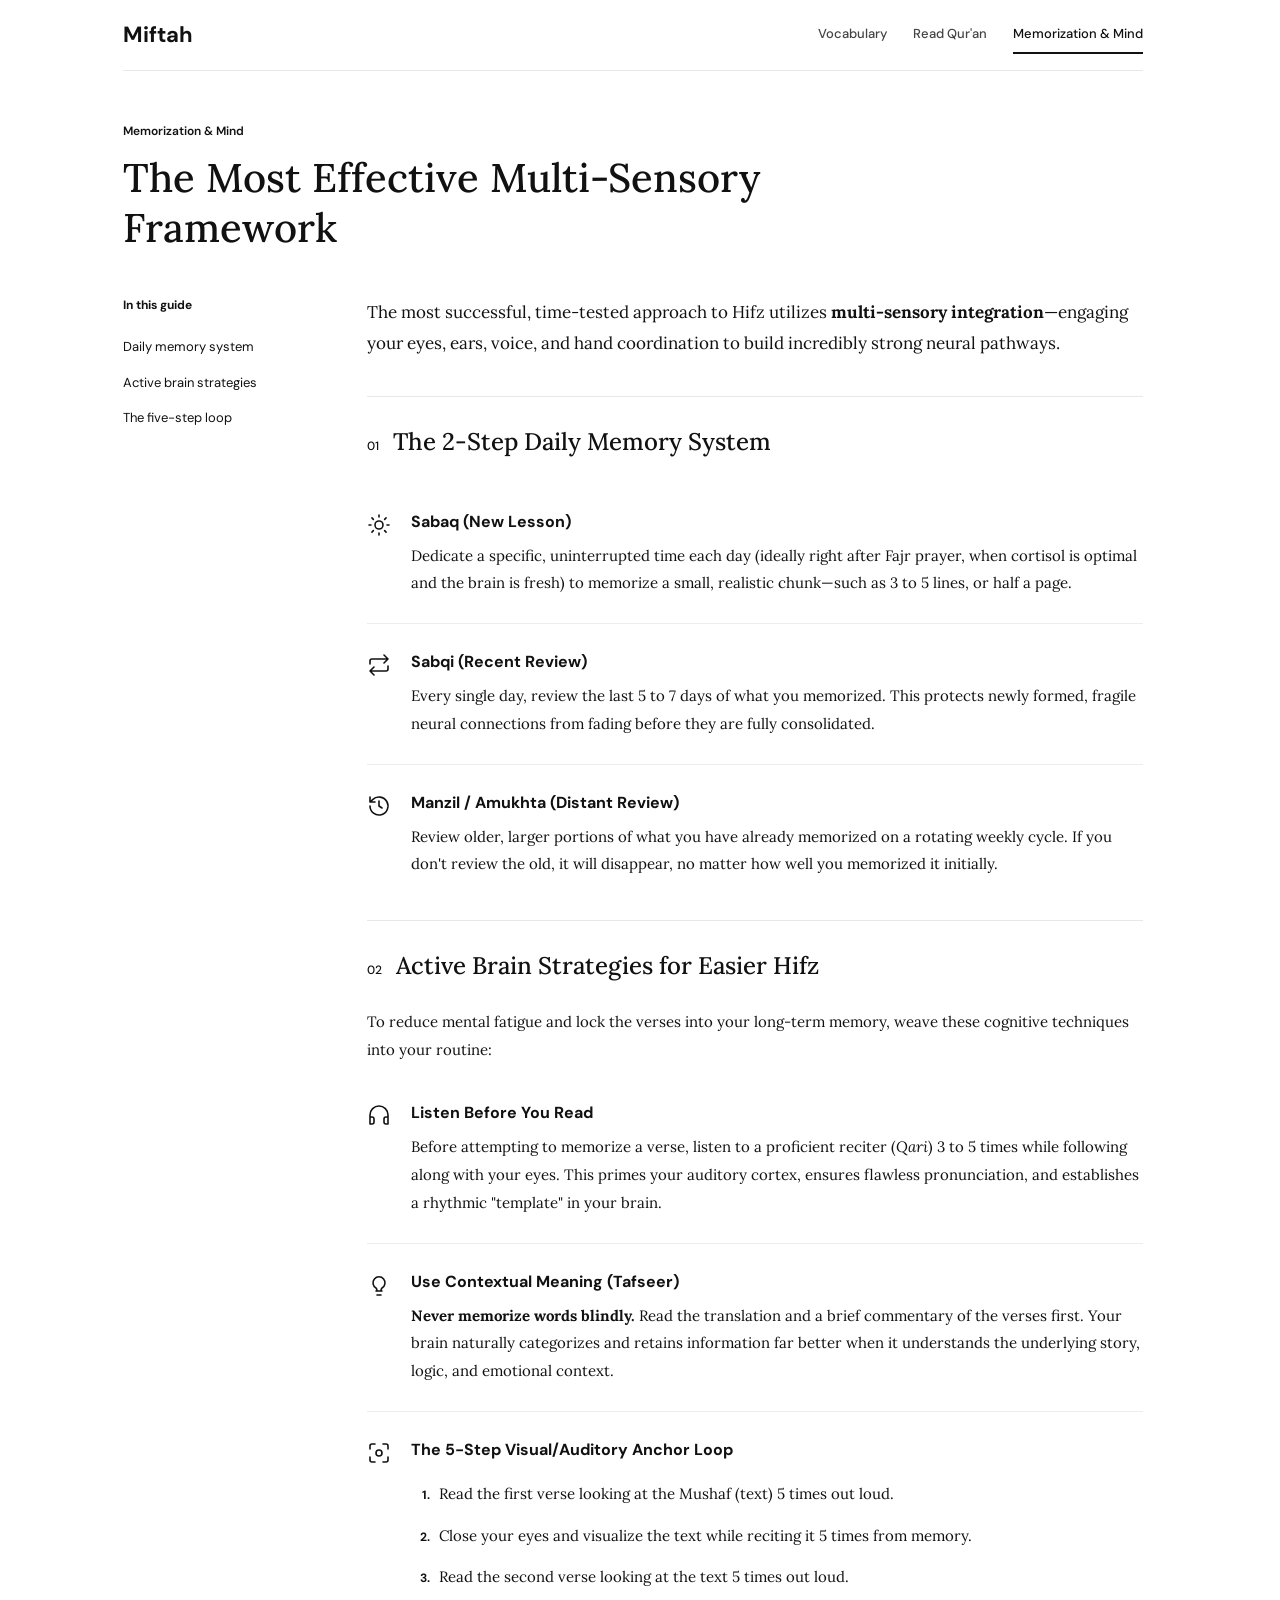
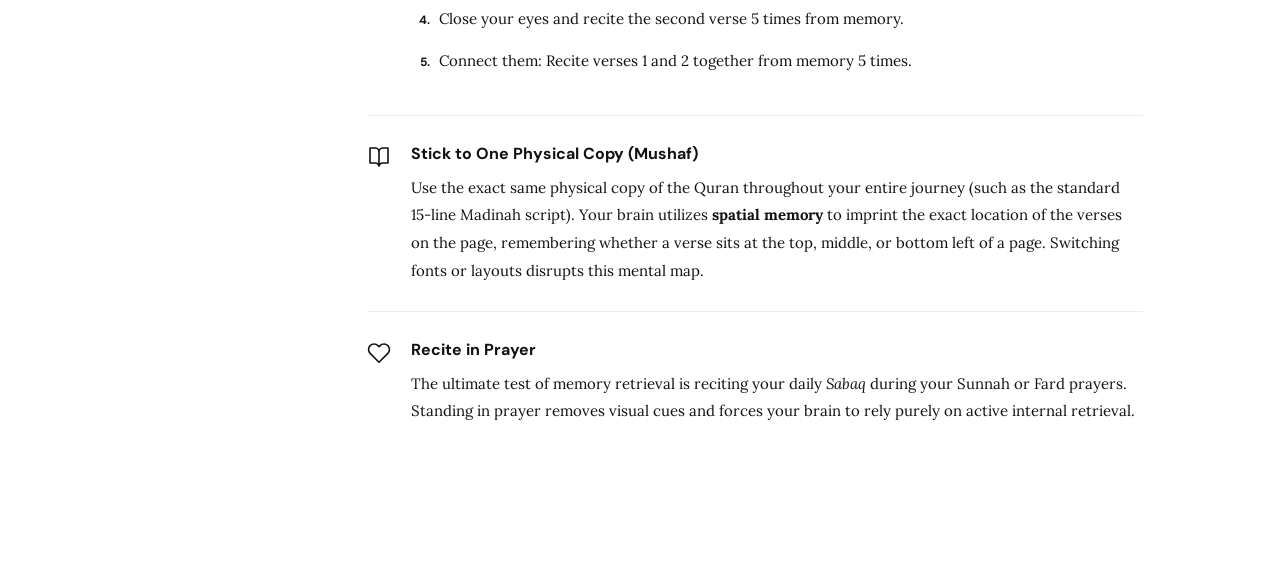
==== memorization.html @ b95bdb20 "Add files via upload" ====
<!DOCTYPE html>
<html lang="en">
<head>
<meta charset="UTF-8">
<meta name="viewport" content="width=device-width, initial-scale=1.0">
<title>Memorization &amp; Mind | Miftah</title>
<link rel="preconnect" href="https://fonts.googleapis.com">
<link rel="preconnect" href="https://fonts.gstatic.com" crossorigin>
<link href="https://fonts.googleapis.com/css2?family=DM+Sans:wght@400;500;600;700&family=Lora:wght@400;500;600;700&display=swap" rel="stylesheet">
<link rel="icon" type="image/svg+xml" href="images/favicon.svg">
<link rel="stylesheet" href="styles.css">
</head>
<body class="memorization-page">
<svg class="guide-icon-definitions" xmlns="http://www.w3.org/2000/svg" aria-hidden="true">
  <symbol id="icon-book" viewBox="0 0 24 24"><path d="M12 7v14m-9-3V3h5a4 4 0 0 1 4 4 4 4 0 0 1 4-4h5v15h-5a4 4 0 0 0-4 3 4 4 0 0 0-4-3Z"/></symbol>
  <symbol id="icon-sun" viewBox="0 0 24 24"><circle cx="12" cy="12" r="4"/><path d="M12 2v2m0 16v2M2 12h2m16 0h2M4.93 4.93l1.42 1.42m11.3 11.3 1.42 1.42m0-14.14-1.42 1.42m-11.3 11.3-1.42 1.42"/></symbol>
  <symbol id="icon-repeat" viewBox="0 0 24 24"><path d="m17 2 4 4-4 4M3 11V8a2 2 0 0 1 2-2h16M7 22l-4-4 4-4m14-1v3a2 2 0 0 1-2 2H3"/></symbol>
  <symbol id="icon-history" viewBox="0 0 24 24"><path d="M3 12a9 9 0 1 0 2.64-6.36L3 8m0-5v5h5m4-1v5l3 2"/></symbol>
  <symbol id="icon-headphones" viewBox="0 0 24 24"><path d="M3 14v-3a9 9 0 0 1 18 0v3M5 13H3v7h2a2 2 0 0 0 2-2v-3a2 2 0 0 0-2-2Zm14 0h2v7h-2a2 2 0 0 1-2-2v-3a2 2 0 0 1 2-2Z"/></symbol>
  <symbol id="icon-lightbulb" viewBox="0 0 24 24"><path d="M9 18h6m-5 4h4m-5-7a6 6 0 1 1 6 0c-.8.6-1 1.2-1 3h-4c0-1.8-.2-2.4-1-3Z"/></symbol>
  <symbol id="icon-focus" viewBox="0 0 24 24"><path d="M8 3H5a2 2 0 0 0-2 2v3m13-5h3a2 2 0 0 1 2 2v3M3 16v3a2 2 0 0 0 2 2h3m8 0h3a2 2 0 0 0 2-2v-3"/><circle cx="12" cy="12" r="3"/></symbol>
  <symbol id="icon-heart" viewBox="0 0 24 24"><path d="M20.84 4.61a5.5 5.5 0 0 0-7.78 0L12 5.67l-1.06-1.06a5.5 5.5 0 0 0-7.78 7.78L12 21.23l8.84-8.84a5.5 5.5 0 0 0 0-7.78Z"/></symbol>
  <symbol id="icon-arrow" viewBox="0 0 24 24"><path d="m12 19-7-7 7-7m-7 7h14"/></symbol>
</svg>
<div class="guide-shell">
	<header class="app-header">
		<a class="app-brand" href="index.html">Miftah</a>
		<nav class="app-nav" aria-label="Main navigation">
			<a href="index.html">Vocabulary</a>
			<a href="read.html">Read Qur'an</a>
			<a href="memorization.html" aria-current="page">Memorization &amp; Mind</a>
		</nav>
	</header>
<main class="guide-page">
	<div class="workspace-heading">
		<p class="guide-eyebrow">Memorization &amp; Mind</p>
		<h1>The Most Effective Multi-Sensory Framework</h1>
	</div>
	<div class="guide-layout">
	<aside class="guide-sidebar">
		<nav aria-label="On this page">
			<p>In this guide</p>
			<a href="#daily-memory-system">Daily memory system</a>
			<a href="#brain-strategies">Active brain strategies</a>
			<a href="#anchor-loop">The five-step loop</a>
		</nav>
	</aside>
	<article class="memory-guide-content">
		<p class="guide-intro">The most successful, time-tested approach to Hifz utilizes <strong>multi-sensory integration</strong>&mdash;engaging your eyes, ears, voice, and hand coordination to build incredibly strong neural pathways.</p>

		<section aria-labelledby="daily-memory-system">
			<h2 id="daily-memory-system"><span class="guide-section-number">01</span>The 2-Step Daily Memory System</h2>
			<ul class="memory-steps guide-practices">
				<li><svg class="guide-icon" aria-hidden="true"><use href="#icon-sun"/></svg><strong>Sabaq (New Lesson)</strong> Dedicate a specific, uninterrupted time each day (ideally right after Fajr prayer, when cortisol is optimal and the brain is fresh) to memorize a small, realistic chunk&mdash;such as 3 to 5 lines, or half a page.</li>
				<li><svg class="guide-icon" aria-hidden="true"><use href="#icon-repeat"/></svg><strong>Sabqi (Recent Review)</strong> Every single day, review the last 5 to 7 days of what you memorized. This protects newly formed, fragile neural connections from fading before they are fully consolidated.</li>
				<li><svg class="guide-icon" aria-hidden="true"><use href="#icon-history"/></svg><strong>Manzil / Amukhta (Distant Review)</strong> Review older, larger portions of what you have already memorized on a rotating weekly cycle. If you don't review the old, it will disappear, no matter how well you memorized it initially.</li>
			</ul>
		</section>

		<section aria-labelledby="brain-strategies">
			<h2 id="brain-strategies"><span class="guide-section-number">02</span>Active Brain Strategies for Easier Hifz</h2>
			<p>To reduce mental fatigue and lock the verses into your long-term memory, weave these cognitive techniques into your routine:</p>
			<ul class="memory-steps guide-practices">
				<li><svg class="guide-icon" aria-hidden="true"><use href="#icon-headphones"/></svg><strong>Listen Before You Read</strong> Before attempting to memorize a verse, listen to a proficient reciter (<em>Qari</em>) 3 to 5 times while following along with your eyes. This primes your auditory cortex, ensures flawless pronunciation, and establishes a rhythmic "template" in your brain.</li>
				<li><svg class="guide-icon" aria-hidden="true"><use href="#icon-lightbulb"/></svg><strong>Use Contextual Meaning (Tafseer)</strong> <strong>Never memorize words blindly.</strong> Read the translation and a brief commentary of the verses first. Your brain naturally categorizes and retains information far better when it understands the underlying story, logic, and emotional context.</li>
				<li id="anchor-loop">
					<svg class="guide-icon" aria-hidden="true"><use href="#icon-focus"/></svg>
					<strong>The 5-Step Visual/Auditory Anchor Loop</strong>
					<ol class="memory-steps">
						<li>Read the first verse looking at the Mushaf (text) 5 times out loud.</li>
						<li>Close your eyes and visualize the text while reciting it 5 times from memory.</li>
						<li>Read the second verse looking at the text 5 times out loud.</li>
						<li>Close your eyes and recite the second verse 5 times from memory.</li>
						<li>Connect them: Recite verses 1 and 2 together from memory 5 times.</li>
					</ol>
				</li>
				<li><svg class="guide-icon" aria-hidden="true"><use href="#icon-book"/></svg><strong>Stick to One Physical Copy (Mushaf)</strong> Use the exact same physical copy of the Quran throughout your entire journey (such as the standard 15-line Madinah script). Your brain utilizes <strong>spatial memory</strong> to imprint the exact location of the verses on the page, remembering whether a verse sits at the top, middle, or bottom left of a page. Switching fonts or layouts disrupts this mental map.</li>
				<li><svg class="guide-icon" aria-hidden="true"><use href="#icon-heart"/></svg><strong>Recite in Prayer</strong> The ultimate test of memory retrieval is reciting your daily <em>Sabaq</em> during your Sunnah or Fard prayers. Standing in prayer removes visual cues and forces your brain to rely purely on active internal retrieval.</li>
			</ul>
		</section>
	</article>
	</div>
</main>
</div>
</body>
</html>
---- styles.css ----
:root{
  --bg-deep:#0b2830;
  --bg-deeper:#071c22;
  --bg-panel:#0f3540;
  --bg-panel-2:#123f4c;
  --gold:#c9a227;
  --gold-light:#e8cf7a;
  --gold-dim:#8a721f;
  --ivory:#f3ead4;
  --ivory-dim:#cabf9e;
  --maroon:#9a4436;
  --teal:#3a9188;
  --ok:#5fae74;
  --bad:#b25550;
  --shadow:rgba(0,0,0,0.45);
  --radius-card:26px;
}

*{box-sizing:border-box;}
html,body{margin:0;padding:0;}
html{scrollbar-gutter:stable;}

body{
  min-height:100vh;
  background:
    radial-gradient(circle at 20% 10%, rgba(58,145,136,0.18), transparent 45%),
    radial-gradient(circle at 85% 85%, rgba(201,162,39,0.10), transparent 50%),
    var(--bg-deep);
  background-color:var(--bg-deep);
  font-family:'Lora', Georgia, serif;
  color:var(--ivory);
  overflow-x:hidden;
  position:relative;
}

body::before{
  content:"";
  position:fixed;
  inset:0;
  pointer-events:none;
  opacity:0.05;
  background-image:
    repeating-linear-gradient(45deg, var(--gold) 0 1px, transparent 1px 46px),
    repeating-linear-gradient(-45deg, var(--gold) 0 1px, transparent 1px 46px);
  background-size:46px 46px;
  animation: driftPattern 90s linear infinite;
  z-index:0;
}
@keyframes driftPattern{
  from{ background-position:0 0, 0 0; }
  to{ background-position:600px 600px, -600px 600px; }
}

.wrap{
  position:relative;
  z-index:1;
  max-width:760px;
  margin:0 auto;
  padding:34px 20px 70px;
}
.mobile-menu-bar{ display:none; }
.mobile-menu-toggle{ display:none; }

.site-header{
  display:flex;
  flex-wrap:wrap;
  align-items:center;
  justify-content:space-between;
  gap:12px 24px;
  margin-bottom:28px;
  padding:0 0 16px;
  border-bottom:1px solid rgba(201,162,39,0.25);
  text-align:left;
  opacity:1;
  animation:none;
}
.site-brand{
  font-family:'Amiri', serif;
  font-size:32px;
  line-height:1.2;
  color:var(--gold-light);
  text-decoration:none;
}
.feature-nav{ display:flex; flex-wrap:wrap; gap:4px 20px; }
.feature-nav a, .guide-contents a{
  padding:8px 0;
  font-family:'Inter', sans-serif;
  font-size:12px;
  line-height:1.5;
  color:var(--ivory-dim);
  text-decoration:none;
  border-bottom:2px solid transparent;
}
.feature-nav a[aria-current="page"]{ color:var(--gold-light); border-color:var(--gold); }
.feature-nav a:hover, .guide-contents a:hover{ color:var(--ivory); border-color:var(--teal); }
a:focus-visible, summary:focus-visible{
  outline:2px solid var(--gold-light);
  outline-offset:3px;
}
.workspace-heading{ margin:0 0 20px; text-align:left; }
.workspace-heading h1{ margin:0 0 4px; font-size:30px; letter-spacing:0; line-height:1.3; }
.workspace-heading .subhead{ font-size:15px; }
.study-options{ width:100%; }
.study-options summary{ color:var(--ivory-dim); font-size:13px; padding:8px 0; cursor:pointer; }
.study-options .sort-control{ margin:12px 0; }
.study-options .filter-group{ justify-content:flex-start; }
.guide-contents{ display:flex; flex-wrap:wrap; gap:0 20px; padding-bottom:16px; margin-bottom:24px; border-bottom:1px solid rgba(201,162,39,0.18); }
.memory-guide-content{
  padding:0 0 20px;
  font-size:15px;
  line-height:1.75;
  overflow-wrap:anywhere;
}
.memory-guide-content section{ padding:8px 0 16px; }
.memory-guide-content a, footer a{ color:var(--gold-light); text-underline-offset:4px; }
.memory-guide-content h2{
  margin:12px 0 16px;
  font-family:'Amiri', serif;
  font-size:24px;
  line-height:1.35;
  scroll-margin-top:24px;
}
.memory-guide-content h3{
  margin:24px 0 10px;
  color:var(--gold-light);
  font-size:17px;
  line-height:1.5;
}
.memory-guide-content p{ margin:0 0 12px; }
.memory-steps{ margin:0; padding-left:24px; }
.memory-steps li{ padding-left:4px; margin-bottom:14px; }
.memory-table-scroll{ max-width:100%; overflow-x:auto; }
.memory-table-scroll:focus-visible{ outline:2px solid var(--gold-light); outline-offset:3px; }
.memory-table{ width:100%; min-width:540px; border-collapse:collapse; font-size:14px; line-height:1.6; }
.memory-table caption{ text-align:left; color:var(--ivory-dim); padding:0 0 12px; }
.memory-table th, .memory-table td{ padding:12px; text-align:left; vertical-align:top; border-bottom:1px solid rgba(201,162,39,0.2); }
.memory-table thead th{ color:var(--gold-light); background:rgba(58,145,136,0.1); }
.memory-table tbody th{ font-weight:500; width:24%; }
.memory-guide-content .memory-guide-note{
  margin:18px 0 0;
  padding-left:14px;
  border-left:2px solid var(--teal);
  color:var(--ivory-dim);
  font-size:14px;
}

body.memorization-page{
  background:#fff;
  color:#111;
  font-family:'Lora', Georgia, serif;
}
.memorization-page::before{ display:none; }
.guide-icon-definitions{ position:absolute; width:0; height:0; overflow:hidden; }
.guide-shell{ max-width:1100px; margin:0 auto; padding:0 40px 80px; }
.guide-topbar{
  display:flex;
  justify-content:space-between;
  align-items:center;
  flex-wrap:wrap;
  gap:16px;
  padding:24px 0;
  border-bottom:1px solid #e8e8e8;
  font-family:'DM Sans', sans-serif;
}
.guide-topbar a{ color:#111; text-decoration:none; }
.guide-brand{ font-size:20px; font-weight:700; }
.guide-brand span{ font-size:13px; font-weight:400; margin-left:8px; }
.guide-back{ display:inline-flex; align-items:center; gap:8px; font-size:13px; padding:8px 0; }
.guide-topbar a:hover, .guide-sidebar a:hover{ text-decoration:underline; text-underline-offset:5px; }
.memorization-page a:focus-visible{ outline:2px solid #111; outline-offset:5px; }
.guide-icon{ width:24px; height:24px; flex:none; fill:none; stroke:currentColor; stroke-width:1.6; stroke-linecap:round; stroke-linejoin:round; }
.guide-back .guide-icon{ width:18px; height:18px; }
.memorization-page .workspace-heading{ max-width:770px; margin:52px 0 44px; }
.guide-title-icon{ width:40px; height:40px; margin-bottom:22px; }
.guide-eyebrow{ margin:0 0 14px; font-family:'DM Sans', sans-serif; font-size:12px; font-weight:600; }
.memorization-page .workspace-heading h1{ color:#111; font-family:'Lora', Georgia, serif; font-size:40px; font-weight:500; line-height:1.25; letter-spacing:0; }
.guide-layout{ display:grid; grid-template-columns:190px minmax(0,1fr); gap:54px; align-items:start; }
.guide-sidebar{ position:sticky; top:28px; font-family:'DM Sans', sans-serif; }
.guide-sidebar p{ margin:0 0 16px; font-size:12px; font-weight:700; }
.guide-sidebar a{ display:block; padding:8px 0; color:#111; font-size:13px; line-height:1.5; text-decoration:none; }
.memorization-page .memory-guide-content{ min-width:0; color:#111; font-size:15px; line-height:1.85; }
.memorization-page .guide-intro{ margin:0 0 36px; font-size:17px; line-height:1.85; }
.memorization-page .memory-guide-content section{ padding:28px 0 16px; border-top:1px solid #e8e8e8; }
.memorization-page .memory-guide-content h2{ display:flex; align-items:baseline; gap:14px; font-family:'Lora', Georgia, serif; font-size:24px; font-weight:500; line-height:1.45; margin:0 0 24px; color:#111; }
.guide-section-number{ font-family:'DM Sans', sans-serif; font-size:12px; font-weight:500; flex:none; }
.memorization-page .guide-practices{ list-style:none; padding:0; margin:0; }
.memorization-page .guide-practices > li{ position:relative; margin:0; padding:26px 0 26px 44px; border-bottom:1px solid #ededed; scroll-margin-top:24px; }
.memorization-page .guide-practices > li:last-child{ border-bottom:0; }
.guide-practices > li > .guide-icon{ position:absolute; left:0; top:29px; }
.guide-practices > li > strong:first-of-type{ display:block; margin-bottom:8px; font-family:'DM Sans', sans-serif; font-size:16px; font-weight:700; line-height:1.5; }
.memorization-page .guide-practices ol{ padding:0 0 0 22px; margin:18px 0 0; }
.memorization-page .guide-practices ol li{ padding-left:6px; margin-bottom:14px; }
.memorization-page .guide-practices ol li::marker{ font-family:'DM Sans', sans-serif; font-size:12px; font-weight:700; }
@media (max-width:760px){
  .guide-shell{ padding:0 22px 48px; }
  .guide-topbar{ padding:18px 0; }
  .guide-brand span{ display:none; }
  .memorization-page .workspace-heading{ margin:34px 0 28px; }
  .memorization-page .workspace-heading h1{ font-size:30px; }
  .guide-title-icon{ width:32px; height:32px; margin-bottom:16px; }
  .guide-layout{ grid-template-columns:minmax(0,1fr); gap:28px; }
  .guide-sidebar{ position:static; padding:0 0 20px; border-bottom:1px solid #e8e8e8; }
  .guide-sidebar nav{ display:flex; flex-wrap:wrap; gap:0 18px; }
  .guide-sidebar p{ width:100%; margin-bottom:6px; }
  .guide-sidebar a{ font-size:12px; }
  .memorization-page .guide-intro{ font-size:16px; margin-bottom:28px; }
  .memorization-page .memory-guide-content h2{ font-size:22px; gap:10px; }
  .memorization-page .guide-practices > li{ padding-left:36px; }
  .guide-practices > li > .guide-icon{ width:22px; height:22px; }
}

.reader-page-links{ display:flex; flex-wrap:wrap; gap:12px 24px; font-size:13px; }
.reader-page .workspace-heading{ margin:32px 0 28px; }
.reader-page .guide-title-icon{ margin-bottom:12px; }
.reader-toolbar{ display:flex; align-items:center; justify-content:space-between; flex-wrap:wrap; gap:12px; margin-bottom:18px; font-family:'DM Sans', sans-serif; }
.reader-page .read-parts{ justify-content:flex-start; margin:0; gap:4px; padding:0; border:0; border-radius:0; background:none; }
.reader-page .part-btn{ padding:10px 14px; border:1px solid #e5e5e5; border-radius:4px; background:#fff; color:#111; font-family:'DM Sans', sans-serif; font-size:13px; letter-spacing:0; box-shadow:none; }
.reader-page .part-btn.active{ color:#fff; background:#111; border-color:#111; }
.reader-page .part-btn:hover:not(.active){ background:#f4f4f4; border-color:#aaa; }
.reader-page .read-status{ padding:0; border:0; border-radius:0; color:#111; background:none; font-family:'DM Sans', sans-serif; font-size:12px; letter-spacing:0; }
.reader-page .read-scroll{ max-height:80vh; border:1px solid #e5e5e5; border-radius:4px; background:#fff; box-shadow:none; }
.reader-page .read-page{ background:#fff; }
.reader-page .read-loading{ background:#fff; color:#111; font-family:'DM Sans', sans-serif; }
.reader-page .read-nav{ justify-content:flex-start; padding:16px 0; margin-top:0; border:0; border-radius:0; background:none; gap:8px; }
.reader-page .nav-btn{ padding:10px 14px; border:1px solid #ddd; border-radius:4px; color:#111; background:#fff; font-family:'DM Sans', sans-serif; font-size:13px; letter-spacing:0; box-shadow:none; }
.reader-page .nav-btn:hover:not(:disabled){ background:#f4f4f4; border-color:#aaa; transform:none; }
.reader-page .nav-btn:disabled{ opacity:0.4; }
.reader-page .fab{ background:#111; color:#fff; border:1px solid #111; width:52px; height:52px; box-shadow:0 4px 16px rgba(0,0,0,0.12); animation:none; }
.reader-page :focus-visible{ outline:2px solid #111; outline-offset:3px; }
@media (max-width:760px){
  .reader-page .guide-shell{ padding:0 16px 90px; }
  .reader-page .workspace-heading{ margin:26px 0; }
  .reader-page .part-btn{ padding:9px 12px; font-size:12px; }
  .reader-page .read-scroll{ max-height:70vh; }
}

header{
  text-align:center;
  margin-bottom:22px;
  opacity:0;
  animation: riseIn 0.9s ease forwards;
}
.eyebrow{
  font-family:'Inter', sans-serif;
  font-size:11px;
  letter-spacing:0.28em;
  text-transform:uppercase;
  color:var(--gold-light);
  opacity:0.85;
}
h1{
  font-family:'Amiri', serif;
  font-weight:700;
  font-size:clamp(30px, 6vw, 46px);
  margin:6px 0 2px;
  color:var(--ivory);
  letter-spacing:0.01em;
}
h1 .accent{ color:var(--gold-light); }
.subhead{
  font-family:'Cormorant Garamond', serif;
  font-style:italic;
  font-size:16px;
  color:var(--ivory-dim);
  margin:0;
}

/* ---------- primary navigation ---------- */
.primary-nav{
  display:flex;
  justify-content:flex-start;
  align-items:center;
  gap:12px;
  margin:0 0 16px;
  flex-wrap:wrap;
  opacity:0;
  animation: riseIn 0.9s ease 0.15s forwards;
}

.mode-toggle{
  display:flex;
  justify-content:flex-start;
  gap:6px;
  padding:0;
  border-bottom:1px solid rgba(201,162,39,0.2);
  width:100%;
}
.mode-btn{
  font-family:'Inter', sans-serif;
  font-size:13px;
  letter-spacing:0;
  font-weight:600;
  color:var(--ivory-dim);
  background:transparent;
  border:0;
  border-bottom:2px solid transparent;
  padding:12px 16px;
  border-radius:0;
  cursor:pointer;
  transition:all 0.3s ease;
}
.mode-btn:hover{
  color:var(--ivory);
  background:rgba(201,162,39,0.08);
  border-color:rgba(201,162,39,0.25);
}
.mode-btn.active{
  background:transparent;
  color:var(--gold-light);
  border-bottom-color:var(--gold);
  box-shadow:none;
}

.action-btn{
  font-family:'Inter', sans-serif;
  font-size:13px;
  letter-spacing:0.05em;
  font-weight:600;
  color:var(--teal);
  background:rgba(58,145,136,0.1);
  border:1.5px solid var(--teal);
  padding:10px 18px;
  border-radius:10px;
  cursor:pointer;
  transition:all 0.3s ease;
  animation: slideInBtn 0.5s ease forwards;
}
.action-btn:hover{
  color:var(--ivory);
  background:rgba(58,145,136,0.2);
  border-color:var(--teal);
  box-shadow:0 4px 12px rgba(58,145,136,0.2);
}

/* ---------- floating action button (FAB) ---------- */
.fab{
  position:fixed;
  bottom:32px;
  right:32px;
  width:62px;
  height:62px;
  border-radius:50%;
  background:linear-gradient(135deg, var(--teal), rgba(58,145,136,0.8));
  border:2px solid var(--teal);
  color:var(--ivory);
  font-size:28px;
  font-weight:700;
  text-decoration:none;
  display:flex;
  align-items:center;
  justify-content:center;
  cursor:pointer;
  box-shadow:0 8px 28px rgba(58,145,136,0.3);
  transition:all 0.3s cubic-bezier(0.23, 1, 0.32, 1);
  z-index:999;
  animation: slideUpFab 0.5s ease forwards;
}
.fab:hover{
  transform:scale(1.1);
  box-shadow:0 12px 36px rgba(58,145,136,0.4);
}
.fab:active{
  transform:scale(0.95);
}
.fab-icon{
  display:flex;
  align-items:center;
  justify-content:center;
  line-height:1;
}
@keyframes slideUpFab{
  from{ opacity:0; transform:translateY(20px) scale(0.8); }
  to{ opacity:1; transform:translateY(0) scale(1); }
}

/* ---------- filters + search ---------- */
.toolbar{
  display:flex;
  flex-direction:column;
  align-items:center;
  gap:4px;
  margin:0 auto 28px;
  max-width:none;
  padding:0;
  border-radius:0;
  background:none;
  border:0;
  box-shadow:none;
  opacity:0;
  animation: riseIn 0.9s ease 0.2s forwards;
}

.toolbar-top{
  display:flex;
  flex-wrap:wrap;
  justify-content:center;
  align-items:center;
  gap:12px;
  width:100%;
}

.filter-label{
  font-family:'Inter', sans-serif;
  font-size:11px;
  font-weight:600;
  letter-spacing:0.06em;
  text-transform:uppercase;
  color:var(--ivory-dim);
  opacity:0.7;
}

.filter-group{
  display:flex;
  flex-wrap:wrap;
  justify-content:center;
  align-items:center;
  gap:8px;
}
.filter-pill{
  font-family:'Inter', sans-serif;
  font-size:11.5px;
  font-weight:600;
  letter-spacing:0.03em;
  color:var(--ivory-dim);
  background:rgba(255,255,255,0.03);
  border:1px solid rgba(201,162,39,0.2);
  padding:7px 14px;
  border-radius:999px;
  cursor:pointer;
  transition:all 0.2s ease;
}
.filter-pill:hover{ border-color:var(--gold); color:var(--ivory); transform:translateY(-1px); }
.filter-pill.active{
  background:rgba(201,162,39,0.18);
  border-color:var(--gold);
  color:var(--gold-light);
  box-shadow:0 4px 14px rgba(201,162,39,0.18);
}
.search-box{
  font-family:'Lora', serif;
  font-size:13px;
  color:var(--ivory);
  background:rgba(255,255,255,0.04);
  border:1px solid rgba(201,162,39,0.28);
  border-radius:10px;
  padding:10px 16px;
  width:200px;
  outline:none;
  transition:all 0.3s ease;
}
.search-box::placeholder{ color:var(--ivory-dim); opacity:0.65; }
.search-box:hover{ border-color:rgba(201,162,39,0.4); background:rgba(255,255,255,0.05); }
.search-box:focus{ 
  border-color:var(--gold); 
  width:240px; 
  background:rgba(255,255,255,0.07); 
  box-shadow:0 0 0 3px rgba(201,162,39,0.12); 
}

.sort-control{
  display:flex;
  align-items:center;
  gap:8px;
  font-family:'Inter', sans-serif;
  font-size:12px;
  font-weight:600;
  letter-spacing:0.03em;
  color:var(--ivory-dim);
}
.sort-control select{
  font-family:'Inter', sans-serif;
  font-size:12px;
  font-weight:600;
  letter-spacing:0.02em;
  color:var(--ivory);
  background:rgba(255,255,255,0.04);
  border:1px solid rgba(201,162,39,0.25);
  border-radius:10px;
  padding:9px 13px;
  outline:none;
  cursor:pointer;
  transition:all 0.3s ease;
}
.sort-control select:hover,
.sort-control select:focus{
  border-color:var(--gold);
  color:var(--gold-light);
  background:rgba(255,255,255,0.06);
  box-shadow:0 0 0 3px rgba(201,162,39,0.1);
}

/* ---------- ornamental frame ---------- */
.stage{
  opacity:0;
  animation: riseIn 1s ease 0.3s forwards;
}

.frame{
  position:relative;
  background:linear-gradient(160deg, var(--bg-panel-2), var(--bg-panel) 60%, var(--bg-deeper));
  border-radius:var(--radius-card);
  padding:3px;
  box-shadow:0 25px 60px var(--shadow), inset 0 1px 0 rgba(255,255,255,0.03);
  transition:box-shadow 0.3s ease;
}
.frame:hover{ box-shadow:0 30px 70px var(--shadow), inset 0 1px 0 rgba(255,255,255,0.04); }
.frame::before{
  content:"";
  position:absolute;
  inset:10px;
  border:1px solid rgba(201,162,39,0.55);
  border-radius:calc(var(--radius-card) - 10px);
  pointer-events:none;
}
.corner{ position:absolute; width:34px; height:34px; z-index:2; opacity:0.9; }
.corner svg{ width:100%; height:100%; display:block; }
.corner.tl{ top:6px; left:6px; }
.corner.tr{ top:6px; right:6px; transform:scaleX(-1); }
.corner.bl{ bottom:6px; left:6px; transform:scaleY(-1); }
.corner.br{ bottom:6px; right:6px; transform:scale(-1,-1); }

.card-inner{
  position:relative;
  border-radius:calc(var(--radius-card) - 4px);
  background:radial-gradient(circle at 50% 0%, rgba(232,207,122,0.06), transparent 60%);
  padding:36px 18px 30px;
  min-height:320px;
  display:flex;
  flex-direction:column;
  align-items:center;
  justify-content:center;
  text-align:center;
}

/* flip card (learn mode) */
.flip-scene{ width:100%; perspective:1400px; cursor:pointer; }
.flip-card{
  position:relative;
  width:100%;
  height:280px;
  transform-style:preserve-3d;
  -webkit-transform-style:preserve-3d;
  transition:transform 0.7s cubic-bezier(.4,.2,.2,1), height 0.4s ease;
}
.flip-card.flipped{ transform:rotateY(180deg); }
.flip-card.no-flip-anim{ transition:none !important; }
.face{
  position:absolute;
  top:0; left:0; width:100%; height:100%;
  backface-visibility:hidden;
  -webkit-backface-visibility:hidden;
  display:flex;
  flex-direction:column;
  align-items:center;
  justify-content:center;
  gap:10px;
  padding:6px 2px;
}
.face.front{ transform:rotateY(0deg); }
.face.back{ transform:rotateY(180deg); }

.arabic-word{
  font-family:'Amiri', serif;
  font-size:clamp(52px, 12vw, 78px);
  color:var(--gold-light);
  line-height:1.2;
  white-space:nowrap;
  word-break:keep-all;
  overflow-wrap:normal;
  text-shadow:0 2px 18px rgba(201,162,39,0.25);
}
.translit{
  font-family:'Cormorant Garamond', serif;
  font-style:italic;
  font-size:20px;
  color:var(--ivory-dim);
  white-space:nowrap;
  word-break:keep-all;
  overflow-wrap:normal;
  letter-spacing:0.02em;
}
.hint{
  font-family:'Inter', sans-serif;
  font-size:11px;
  letter-spacing:0.16em;
  text-transform:uppercase;
  color:var(--gold-dim);
  margin-top:8px;
}

.translation-text{
  font-family:'Cormorant Garamond', serif;
  font-size:clamp(28px,6vw,34px);
  font-weight:600;
  color:var(--gold-light);
  white-space:nowrap;
  word-break:keep-all;
  overflow-wrap:normal;
  margin:0;
}

.badge-row{
  display:flex;
  flex-wrap:wrap;
  justify-content:center;
  gap:8px;
  margin-top:6px;
}
.badge{
  font-family:'Inter', sans-serif;
  font-size:11px;
  letter-spacing:0.05em;
  padding:5px 12px;
  border-radius:999px;
  border:1px solid rgba(201,162,39,0.3);
  color:var(--ivory-dim);
}
.badge.type-noun{ border-color:rgba(58,145,136,0.6); color:#a9dcd6; }
.badge.type-verb{ border-color:rgba(154,68,54,0.65); color:#e3ada3; }
.badge.type-particle{ border-color:rgba(201,162,39,0.6); color:var(--gold-light); }
.badge.root-badge{ font-family:'Amiri', serif; font-size:14px; letter-spacing:0.1em; }

.freq-block{
  margin-top:16px;
  width:100%;
  max-width:560px;
  display:flex;
  align-items:center;
  justify-content:center;
  gap:10px;
  margin-left:auto;
  margin-right:auto;
  flex-direction: column; /* Stacks children vertically */
  gap: 8px; /* Adds space between text and track */
}
.freq-label{
  font-family:'Inter', sans-serif;
  font-size:11.5px;
  color:var(--ivory-dim);
  margin:0;
  white-space:nowrap;
}
.freq-label strong{ color:var(--gold-light); }
.freq-track{
  flex:1 1 auto;
  min-width:120px;
  height:6px;
  border-radius:6px;
  background:rgba(201,162,39,0.15);
  overflow:hidden;

  height: 10px; 
}
.freq-fill{
  height:100%;
  border-radius:6px;
  background:linear-gradient(90deg, var(--gold-dim), var(--gold-light));
  width:0%;
  transition:width 0.8s cubic-bezier(.2,.8,.2,1);

}

.example-block{
  margin-top:12px;
  /* width:100%; */
  max-width:340px;
  /* margin-left:auto;
  margin-right:auto; */
  border-top:1px solid rgba(201,162,39,0.18);
  padding-top:10px;
  text-align:center;
}
.example-label{
  font-family:'Inter', sans-serif;
  font-size:10px;
  letter-spacing:0.12em;
  text-transform:uppercase;
  color:rgba(201,162,39,0.5);
  margin-bottom:8px;
}
.example-arabic{
  font-family:'Amiri', serif;
  font-size:24px;
  color:var(--ivory);
  direction:ltl;
  line-height:1.5;
  white-space:nowrap;
  text-overflow:ellipsis;
  margin-bottom:4px;
}
.example-pronunciation{
  font-family:'Lora', serif;
  font-size:18px;
  font-style:italic;
  color:var(--ivory-dim);
  margin-top:8px;
  white-space:nowrap;
  text-overflow:ellipsis;
}
.example-meaning{
  font-family:'Inter', sans-serif;
  font-size:13.5px;
  color:rgba(201,162,39,0.8);
  margin-top:6px;
  white-space:nowrap;
  text-overflow:ellipsis;
}

/* ---------- progress bar ---------- */
.progress-wrap{ margin:22px 0 8px; }
.progress-track{
  position:relative;
  height:7px;
  border-radius:6px;
  background:rgba(201,162,39,0.15);
  cursor:pointer;
}
.progress-fill{
  position:absolute; top:0; left:0; height:100%;
  border-radius:6px;
  background:linear-gradient(90deg, var(--gold-dim), var(--gold-light));
  transition:width 0.3s ease;
}
.progress-thumb{
  position:absolute;
  top:50%;
  width:14px; height:14px;
  border-radius:50%;
  background:var(--gold-light);
  box-shadow:0 0 10px rgba(232,207,122,0.7);
  transform:translate(-50%,-50%);
  transition:left 0.3s ease;
}
.progress-labels{
  text-align:center;
  font-family:'Inter', sans-serif;
  font-size:11px;
  letter-spacing:0.1em;
  color:var(--ivory-dim);
  margin-top:10px;
}
.progress-labels strong{ color:var(--gold-light); }

/* ---------- nav controls ---------- */
.nav-row{ display:flex; flex-direction:column; align-items:center; gap:14px; margin-top:16px; }
.nav-row-primary{ display:flex; justify-content:center; align-items:center; gap:16px; }
.nav-row-secondary{ display:flex; flex-wrap:wrap; justify-content:center; align-items:center; gap:10px; }
.nav-btn{
  font-family:'Inter', sans-serif;
  font-size:13px;
  font-weight:600;
  letter-spacing:0.04em;
  color:var(--ivory);
  background:rgba(58,145,136,0.14);
  border:1px solid rgba(201,162,39,0.3);
  padding:11px 20px;
  border-radius:999px;
  cursor:pointer;
  transition:all 0.2s ease;
  display:flex;
  align-items:center;
  gap:6px;
}
.nav-btn:hover{ background:rgba(201,162,39,0.18); border-color:var(--gold); transform:translateY(-2px); }
.nav-btn:active{ transform:translateY(0); }
.nav-btn:disabled{ opacity:0.3; cursor:default; transform:none; }
.nav-btn.primary{
  background:linear-gradient(135deg, var(--gold-dim), var(--gold));
  color:var(--bg-deeper);
  border-color:var(--gold);
  padding:13px 32px;
  font-size:14px;
  box-shadow:0 8px 20px rgba(201,162,39,0.25);
}
.nav-btn.ghost{
  background:transparent;
  border-color:rgba(201,162,39,0.22);
  color:var(--ivory-dim);
  font-size:12px;
  padding:9px 16px;
}
.nav-btn.ghost:hover{ color:var(--ivory); }
.nav-btn.ghost.active{
  background:rgba(201,162,39,0.16);
  border-color:var(--gold);
  color:var(--gold-light);
}
.nav-btn.icon-btn{
  width:46px;
  height:46px;
  padding:0;
  justify-content:center;
  border-radius:50%;
  font-size:16px;
}

/* ---------- details sheet ---------- */
.details-sheet{
  position:fixed;
  inset:0;
  z-index:20;
  opacity:0;
  pointer-events:none;
  transition:opacity 0.3s ease;
}
.details-sheet.active{
  opacity:1;
  pointer-events:auto;
}
.details-backdrop{
  position:absolute;
  inset:0;
  border:0;
  width:100%;
  background:rgba(3, 16, 20, 0.72);
  backdrop-filter:blur(2px);
  cursor:pointer;
}
.details-panel{
  position:absolute;
  left:50%;
  bottom:56px;
  transform:translate(-50%, 22px);
  width:min(92vw, 700px);
  max-height:86vh;
  overflow:auto;
  border-radius:24px;
  padding:22px 18px 18px;
  border:1px solid rgba(201,162,39,0.38);
  background:linear-gradient(165deg, rgba(11,40,48,0.98), rgba(7,28,34,0.96));
  box-shadow:0 18px 50px rgba(0,0,0,0.48);
  transition:transform 0.36s cubic-bezier(.24,.84,.26,1);
}
.details-sheet.active .details-panel{ transform:translate(-50%, 0); }
.details-topline{
  font-family:'Inter', sans-serif;
  font-size:10px;
  letter-spacing:0.2em;
  text-transform:uppercase;
  color:var(--gold-dim);
}
.details-title{
  margin:4px 32px 12px 0;
  font-family:'Cormorant Garamond', serif;
  font-size:30px;
  line-height:1.1;
  color:var(--gold-light);
}
.details-close{
  position:absolute;
  top:12px;
  right:12px;
  width:36px;
  height:36px;
  border-radius:999px;
  border:1px solid rgba(201,162,39,0.45);
  background:rgba(255,255,255,0.04);
  color:var(--ivory);
  font-size:24px;
  line-height:1;
  cursor:pointer;
}
.details-image{
  width:100%;
  border-radius:14px;
  border:1px solid rgba(201,162,39,0.3);
  background:rgba(0,0,0,0.2);
  display:block;
}
.details-caption{
  margin:10px 0 0;
  font-family:'Inter', sans-serif;
  font-size:12px;
  color:var(--ivory-dim);
  letter-spacing:0.03em;
}

/* ---------- quiz mode ---------- */
.quiz-wrap{ display:none; }
.quiz-wrap.active{ display:block; }
.learn-wrap.hidden{ display:none; }

.quiz-range{
  display:flex;
  flex-wrap:wrap;
  align-items:center;
  justify-content:center;
  gap:8px;
  margin-bottom:16px;
}
.quiz-range-label{
  font-family:'Inter', sans-serif;
  font-size:11px;
  letter-spacing:0.14em;
  text-transform:uppercase;
  color:var(--gold-dim);
  margin-right:2px;
}
.quiz-range label{
  font-family:'Inter', sans-serif;
  font-size:12px;
  color:var(--ivory-dim);
}
.quiz-range input{
  width:74px;
  padding:7px 10px;
  border-radius:999px;
  border:1px solid rgba(201,162,39,0.28);
  background:rgba(255,255,255,0.03);
  color:var(--ivory);
  font-family:'Inter', sans-serif;
  font-size:13px;
  text-align:center;
}
.quiz-range input[type="number"]::-webkit-outer-spin-button,
.quiz-range input[type="number"]::-webkit-inner-spin-button{
  -webkit-appearance:none;
  margin:0;
}
.quiz-range input[type="number"]{
  -moz-appearance:textfield;
  appearance:textfield;
}
.quiz-range input:focus{ border-color:var(--gold); outline:none; }
.quiz-range .nav-btn{ padding:8px 14px; font-size:12px; }

.quiz-scorebar{
  display:flex; justify-content:space-between; align-items:center;
  font-family:'Inter', sans-serif; font-size:12px; color:var(--ivory-dim);
  margin-bottom:22px; padding:0 4px;
}
.quiz-scorebar .streak{ color:var(--gold-light); font-weight:600; }
.gauge{
  width:46px; height:46px; border-radius:50%;
  display:flex; align-items:center; justify-content:center;
  font-size:11px; font-weight:700; color:var(--gold-light);
  background:conic-gradient(var(--gold) calc(var(--pct,0)*1%), rgba(201,162,39,0.15) 0);
  transition:background 0.5s ease;
}
.gauge::before{
  content:attr(data-pct)"%";
  background:var(--bg-deeper); width:36px; height:36px; border-radius:50%;
  display:flex; align-items:center; justify-content:center;
}

.quiz-question{ text-align:center; margin-bottom:28px; }
.quiz-label{
  font-family:'Inter', sans-serif; font-size:11px; letter-spacing:0.16em;
  text-transform:uppercase; color:var(--gold-dim); margin-bottom:10px;
}
.quiz-prompt-arabic{ font-family:'Amiri', serif; font-size:clamp(48px,11vw,68px); color:var(--gold-light); }
.quiz-prompt-word{ font-family:'Cormorant Garamond', serif; font-style:italic; font-size:26px; font-weight:600; color:var(--ivory); }

.options{ display:grid; grid-template-columns:1fr 1fr; gap:12px; }
@media (max-width:520px){ .options{ grid-template-columns:1fr; } }
@media (max-width:600px){
  .primary-nav{ flex-direction:column; gap:12px; }
  .mode-toggle{ width:100%; justify-content:center; }
  .action-btn{ width:100%; }
  .toolbar-top{ flex-direction:column; }
  .search-box, .search-box:focus{ width:100%; }
  .sort-control{ width:100%; flex-direction:column; }
  .sort-control select{ width:100%; }
}
@media (max-width:480px){
  .toolbar{ padding:0; border-radius:0; gap:4px; }
  .toolbar-top{ gap:10px; }
  .search-box, .search-box:focus{ width:100%; max-width:100%; }
  .sort-control{ width:100%; }
  .sort-control select{ width:100%; }
  .filter-label{ width:100%; text-align:left; margin-bottom:4px; }
  .primary-nav{ gap:10px; margin:0 0 16px; }
  .mode-toggle{ gap:4px; padding:0; }
  .mode-btn{ padding:9px 16px; font-size:12px; }
  .action-btn{ padding:9px 14px; font-size:12px; }
  .nav-row-primary{ gap:12px; }
  .nav-btn.primary{ padding:12px 26px; }
  .fab{ bottom:24px; right:24px; width:56px; height:56px; font-size:24px; }
}

@media (max-width:700px){
  .wrap{ padding:12px 10px 32px; }
  .site-header{ margin-bottom:20px; gap:8px 16px; }
  .site-brand{ font-size:28px; }
  .feature-nav{ gap:4px 14px; }
  .workspace-heading h1{ font-size:26px; }
  .mobile-menu-bar{
    display:none;
    justify-content:flex-end;
    margin-bottom:10px;
  }
  .mobile-menu-bar.read-menu-active{ display:flex; }
  .mobile-menu-toggle{
    display:flex;
    align-items:center;
    gap:9px;
    padding:9px 13px;
    border:1px solid rgba(201,162,39,0.35);
    border-radius:10px;
    background:rgba(7,28,34,0.86);
    color:var(--ivory);
    font-family:'Inter', sans-serif;
    font-size:12px;
    font-weight:600;
    letter-spacing:0.04em;
    cursor:pointer;
  }
  .menu-icon{ display:flex; flex-direction:column; gap:3px; }
  .menu-icon span{ width:16px; height:2px; border-radius:2px; background:var(--gold-light); }
  .mobile-menu{ display:block; }
  .mobile-menu.read-menu{ display:none; }
  .mobile-menu.read-menu.open{ display:block; }
  .mobile-menu.open{ display:block; }
  .mobile-menu header{ margin-bottom:18px; }
  .mode-toggle{ margin-top:0; }
  .toolbar{ margin-bottom:18px; }
  .stage{ animation-delay:0s; }
  .card-inner{ padding:24px 8px 20px; min-height:0; }
  .frame{ border-radius:18px; }
  .frame::before{ inset:7px; border-radius:12px; }
  .read-scroll{ max-height:calc(100vh - 150px); border-radius:10px; }
  .read-nav{ gap:8px; }
  .read-hint{ margin-bottom:0; }
  footer{ margin-top:24px; }
}

.opt-btn{
  font-family:'Lora', serif; font-size:16px; color:var(--ivory);
  background:rgba(255,255,255,0.03); border:1px solid rgba(201,162,39,0.25);
  border-radius:14px; padding:16px 14px; cursor:pointer;
  transition:all 0.25s ease; text-align:center;
}
.opt-btn:hover:not(:disabled){ border-color:var(--gold); background:rgba(201,162,39,0.08); transform:translateY(-2px); }
.opt-btn:disabled{ cursor:default; }
.opt-btn.correct{ background:rgba(95,174,116,0.18); border-color:var(--ok); color:#dff2e3; animation: popCorrect 0.4s ease; }
.opt-btn.wrong{ background:rgba(178,85,80,0.18); border-color:var(--bad); color:#f7e2e0; animation: shake 0.4s ease; }
@keyframes popCorrect{ 0%{transform:scale(1);} 50%{transform:scale(1.05);} 100%{transform:scale(1);} }
@keyframes shake{ 0%,100%{transform:translateX(0);} 25%{transform:translateX(-6px);} 75%{transform:translateX(6px);} }

.quiz-feedback{
  text-align:center; min-height:22px; margin-top:18px;
  font-family:'Inter', sans-serif; font-size:13px; color:var(--ivory-dim);
}
.quiz-next{ display:flex; justify-content:center; margin-top:20px; }

.quiz-summary{ text-align:center; padding:20px 10px 6px; }
.quiz-summary .big-score{ font-family:'Amiri', serif; font-size:56px; color:var(--gold-light); }
.quiz-summary p{ font-family:'Lora', serif; color:var(--ivory-dim); font-size:14px; }

.empty-state{
  text-align:center;
  font-family:'Lora', serif;
  color:var(--ivory-dim);
  padding:40px 10px;
}

/* ---------- read quran mode ---------- */
.read-wrap{ width:100%; }
.read-heading{
  display:flex;
  align-items:flex-end;
  justify-content:space-between;
  gap:16px;
  margin:0 4px 16px;
  text-align:left;
}
.read-kicker{
  font-family:'Inter', sans-serif;
  font-size:10px;
  font-weight:700;
  letter-spacing:0.18em;
  text-transform:uppercase;
  color:var(--gold-light);
  opacity:0.8;
}
.read-title{
  margin:3px 0 0;
  font-family:'Amiri', serif;
  font-size:clamp(25px, 5vw, 32px);
  line-height:1;
  font-weight:700;
  color:var(--ivory);
}
.read-status{
  flex:0 0 auto;
  padding:7px 10px;
  border:1px solid rgba(201,162,39,0.22);
  border-radius:8px;
  background:rgba(255,255,255,0.035);
  font-family:'Inter', sans-serif;
  font-size:10px;
  font-weight:600;
  letter-spacing:0.04em;
  color:var(--ivory-dim);
  white-space:nowrap;
}
.read-parts{
  display:flex;
  flex-wrap:wrap;
  justify-content:center;
  gap:8px;
  margin-bottom:16px;
  padding:5px;
  border:1px solid rgba(201,162,39,0.14);
  border-radius:12px;
  background:rgba(0,0,0,0.12);
}
.part-btn{
  font-family:'Inter', sans-serif;
  font-size:11.5px;
  font-weight:600;
  letter-spacing:0.03em;
  color:var(--ivory-dim);
  background:rgba(255,255,255,0.03);
  border:1px solid rgba(201,162,39,0.2);
  padding:8px 14px;
  border-radius:8px;
  cursor:pointer;
  transition:all 0.2s ease;
}
.part-btn:hover{ border-color:var(--gold); color:var(--ivory); }
.part-btn.active{
  background:rgba(201,162,39,0.18);
  border-color:var(--gold);
  color:var(--gold-light);
  box-shadow:0 4px 14px rgba(201,162,39,0.18);
}
.read-scroll{
  position:relative;
  width:100%;
  max-height:min(70vh, 720px);
  overflow-y:auto;
  overflow-x:hidden;
  border-radius:14px;
  background:#fdfaf1;
  box-shadow:0 10px 30px var(--shadow);
  scroll-behavior:smooth;
  -webkit-overflow-scrolling:touch;
}
.read-page{
  position:relative;
  width:100%;
  overflow:hidden;
  cursor:pointer;
  border-bottom:1px solid rgba(0,0,0,0.06);
}
.read-page canvas{
  display:block;
  position:relative;
  left:50%;
  transform:translateX(-50%);
  width:100%;
  height:auto;
}
.read-marker{
  position:absolute;
  left:0;
  right:0;
  height:0;
  border-top:2px dashed var(--maroon);
  pointer-events:none;
}
.read-marker::before{
  content:"last read";
  position:absolute;
  right:6px;
  top:-18px;
  font-family:'Inter', sans-serif;
  font-size:10px;
  font-weight:600;
  letter-spacing:0.04em;
  color:var(--maroon);
  background:rgba(255,255,255,0.85);
  padding:2px 6px;
  border-radius:6px;
}
.read-loading{
  display:flex;
  align-items:center;
  justify-content:center;
  min-height:200px;
  font-family:'Inter', sans-serif;
  font-size:13px;
  color:var(--bg-deeper);
  background:rgba(253,250,241,0.9);
}
.read-loading.hidden{ display:none; }
.read-nav{
  display:flex;
  flex-wrap:wrap;
  align-items:center;
  justify-content:center;
  gap:12px;
  margin-top:14px;
  padding:10px;
  border:1px solid rgba(201,162,39,0.14);
  border-radius:12px;
  background:rgba(255,255,255,0.025);
}
.read-nav-label{
  margin-right:2px;
  font-family:'Inter', sans-serif;
  font-size:10px;
  font-weight:700;
  letter-spacing:0.14em;
  text-transform:uppercase;
  color:var(--gold-dim);
}
.read-page-input{
  display:flex;
  align-items:center;
  gap:6px;
  font-family:'Inter', sans-serif;
  font-size:13px;
  color:var(--ivory-dim);
}
.read-page-input input{
  width:56px;
  text-align:center;
  font-family:'Inter', sans-serif;
  font-size:13px;
  color:var(--ivory);
  background:rgba(255,255,255,0.03);
  border:1px solid rgba(201,162,39,0.25);
  border-radius:8px;
  padding:6px 4px;
  outline:none;
}
.read-page-input input:focus{ border-color:var(--gold); }
.read-hint{
  text-align:center;
  font-family:'Lora', serif;
  font-size:12px;
  font-style:italic;
  color:var(--ivory-dim);
  margin-top:12px;
}

footer{
  text-align:center; margin-top:40px;
  font-family:'Inter', sans-serif; font-size:11px; color:var(--ivory-dim);
  opacity:0.6; letter-spacing:0.05em;
}

@keyframes riseIn{ from{ opacity:0; transform:translateY(14px); } to{ opacity:1; transform:translateY(0); } }

@media (prefers-reduced-motion: reduce){
  *{ animation-duration:0.01ms !important; animation-iteration-count:1 !important; transition-duration:0.01ms !important; }
  body::before{ animation:none; }
}

:focus-visible{ outline:2px solid var(--gold-light); outline-offset:3px; }

.app-header{
  display:flex;
  align-items:center;
  justify-content:space-between;
  flex-wrap:wrap;
  gap:12px 32px;
  padding:16px 0;
  margin:0;
  border-bottom:1px solid #e8e8e8;
  text-align:left;
  font-family:'DM Sans', sans-serif;
  opacity:1;
  animation:none;
}
.app-brand{ color:#111; font-size:22px; font-weight:700; line-height:1.4; text-decoration:none; }
.app-nav{ display:flex; flex-wrap:wrap; gap:8px 26px; }
.app-nav a{ display:flex; align-items:center; min-height:38px; padding:6px 0; border-bottom:2px solid transparent; color:#444; font-size:13px; font-weight:500; line-height:1.5; text-decoration:none; }
.app-nav a[aria-current="page"]{ color:#111; border-bottom-color:#111; }
.app-nav a:hover{ color:#111; border-bottom-color:#aaa; }
.vocabulary-page{
  --gold:#111;
  --gold-light:#111;
  --gold-dim:#555;
  --ivory:#111;
  --ivory-dim:#555;
  --bg-deeper:#fff;
  --ok:#246b40;
  --bad:#a12828;
}
.vocabulary-page *{ letter-spacing:0; }
.vocabulary-workspace{ max-width:720px; margin:0 auto; }
.vocabulary-page .workspace-heading{ margin:34px 0 28px; }
.vocabulary-page .workspace-heading h1{ font-size:32px; }
.vocabulary-page .subhead{ font-family:'Lora', Georgia, serif; font-size:14px; font-style:normal; line-height:1.7; color:#555; }
.vocabulary-page :is(button,input,select,.hint,.badge,.freq-label,.example-label,.example-meaning,.progress-labels,.sort-control,.filter-label,.quiz-scorebar,.quiz-label,.quiz-range-label,.quiz-range label,.quiz-feedback,.details-caption,.details-topline,footer){ font-family:'DM Sans', sans-serif; }
.vocabulary-page :is(.primary-nav,.toolbar,.stage){ animation:none; opacity:1; }
.vocabulary-page .mode-toggle{ border-color:#ddd; justify-content:flex-start; }
.vocabulary-page .mode-btn{ color:#555; padding:12px 18px; }
.vocabulary-page .mode-btn.active{ color:#111; border-color:#111; background:transparent; }
.vocabulary-page .mode-btn:hover{ background:#f6f6f6; border-color:#111; color:#111; }
.vocabulary-page .toolbar{ align-items:stretch; gap:8px; margin-bottom:22px; }
.vocabulary-page .toolbar-top{ justify-content:flex-start; }
.vocabulary-page .search-box, .vocabulary-page .search-box:focus{ width:100%; max-width:none; border:1px solid #ddd; border-radius:4px; background:#fff; color:#111; padding:12px 14px; box-shadow:none; }
.vocabulary-page .search-box::placeholder{ color:#666; opacity:1; }
.vocabulary-page .search-box:focus{ border-color:#111; outline:2px solid #111; outline-offset:2px; }
.vocabulary-page .study-options summary{ font-family:'DM Sans', sans-serif; color:#555; }
.vocabulary-page .sort-control{ align-items:flex-start; }
.vocabulary-page .sort-control select{ color:#111; background:#fff; border:1px solid #ddd; border-radius:4px; box-shadow:none; }
.vocabulary-page .filter-label{ opacity:1; }
.vocabulary-page .filter-pill{ background:#fff; border:1px solid #ddd; border-radius:4px; color:#444; box-shadow:none; }
.vocabulary-page .filter-pill.active{ background:#111; border-color:#111; color:#fff; }
.vocabulary-page .filter-pill:hover{ border-color:#111; transform:none; }
.vocabulary-page .frame, .vocabulary-page .frame:hover{ padding:0; background:#fafafa; border:1px solid #e5e5e5; border-radius:6px; box-shadow:none; }
.vocabulary-page .frame::before{ display:none; }
.vocabulary-page .card-inner{ background:none; padding:30px 24px; border-radius:6px; }
.vocabulary-page .learn-wrap, .vocabulary-page .quiz-wrap{ width:100%; min-width:0; }
.vocabulary-page .arabic-word{ font-size:72px; color:#111; text-shadow:none; }
.vocabulary-page .translit{ font-family:'Lora', Georgia, serif; font-size:19px; color:#555; }
.vocabulary-page .hint{ color:#666; font-size:11px; text-transform:none; }
.vocabulary-page .translation-text{ font-family:'Lora', Georgia, serif; font-size:28px; color:#111; }
.vocabulary-page .badge{ color:#444; border-color:#d5d5d5; border-radius:4px; background:#fff; }
.vocabulary-page .freq-track{ flex:none; width:160px; min-width:0; height:4px; background:#e5e5e5; }
.vocabulary-page .freq-fill, .vocabulary-page .progress-fill{ background:#111; }
.vocabulary-page .example-block{ border-color:#ddd; }
.vocabulary-page .example-label, .vocabulary-page .example-meaning{ color:#555; }
.vocabulary-page .example-arabic{ direction:rtl; }
.vocabulary-page .progress-track{ height:4px; background:#e8e8e8; }
.vocabulary-page .progress-thumb{ width:10px; height:10px; background:#111; box-shadow:none; }
.vocabulary-page .nav-btn{ background:#fff; border:1px solid #ddd; color:#111; border-radius:4px; box-shadow:none; }
.vocabulary-page .nav-btn.primary{ background:#111; color:#fff; border-color:#111; }
.vocabulary-page .nav-btn:hover:not(:disabled){ background:#f0f0f0; border-color:#111; transform:none; }
.vocabulary-page .nav-btn.primary:hover{ background:#333; color:#fff; }
.vocabulary-page .nav-btn.ghost.active{ background:#f0f0f0; border-color:#111; color:#111; }
.vocabulary-page .nav-btn.icon-btn{ border-radius:4px; }
.vocabulary-page .details-panel{ border-radius:6px; background:#fff; border:1px solid #ddd; box-shadow:0 12px 40px rgba(0,0,0,0.18); }
.vocabulary-page .details-title{ color:#111; font-family:'Lora', Georgia, serif; font-size:24px; }
.vocabulary-page .details-close{ border-radius:4px; border-color:#ddd; color:#111; background:#fff; }
.vocabulary-page .details-image{ border-color:#ddd; border-radius:4px; background:#f7f7f7; }
.vocabulary-page .quiz-range input{ border-color:#ddd; border-radius:4px; background:#fff; }
.vocabulary-page .gauge{ background:conic-gradient(#111 calc(var(--pct,0)*1%), #e5e5e5 0); }
.vocabulary-page .quiz-prompt-arabic{ font-size:60px; }
.vocabulary-page .quiz-prompt-word{ font-family:'Lora', Georgia, serif; font-size:24px; }
.vocabulary-page .opt-btn{ border-color:#ddd; border-radius:4px; background:#fff; color:#111; }
.vocabulary-page .opt-btn:hover:not(:disabled){ border-color:#111; background:#f4f4f4; transform:none; }
.vocabulary-page .opt-btn.correct{ background:#edf6ef; border-color:#246b40; color:#19522f; }
.vocabulary-page .opt-btn.wrong{ background:#fff0f0; border-color:#a12828; color:#8d1d1d; }
.vocabulary-page footer{ color:#555; opacity:1; line-height:1.8; }
.vocabulary-page :focus-visible{ outline:2px solid #111; outline-offset:3px; }
@media (max-width:760px){
  .reader-page .guide-shell{ padding-left:22px; padding-right:22px; }
  .vocabulary-page .workspace-heading h1{ font-size:27px; }
  .vocabulary-page .card-inner{ padding:24px 12px; }
  .vocabulary-page .arabic-word{ font-size:60px; }
  .vocabulary-page .quiz-prompt-arabic{ font-size:52px; }
}
@media (max-width:600px){
  .app-header{ gap:12px; padding:18px 0 12px; }
  .app-nav{ display:grid; grid-template-columns:0.9fr 0.9fr 1.5fr; width:100%; gap:14px; }
  .app-nav a{ font-size:12px; }
}
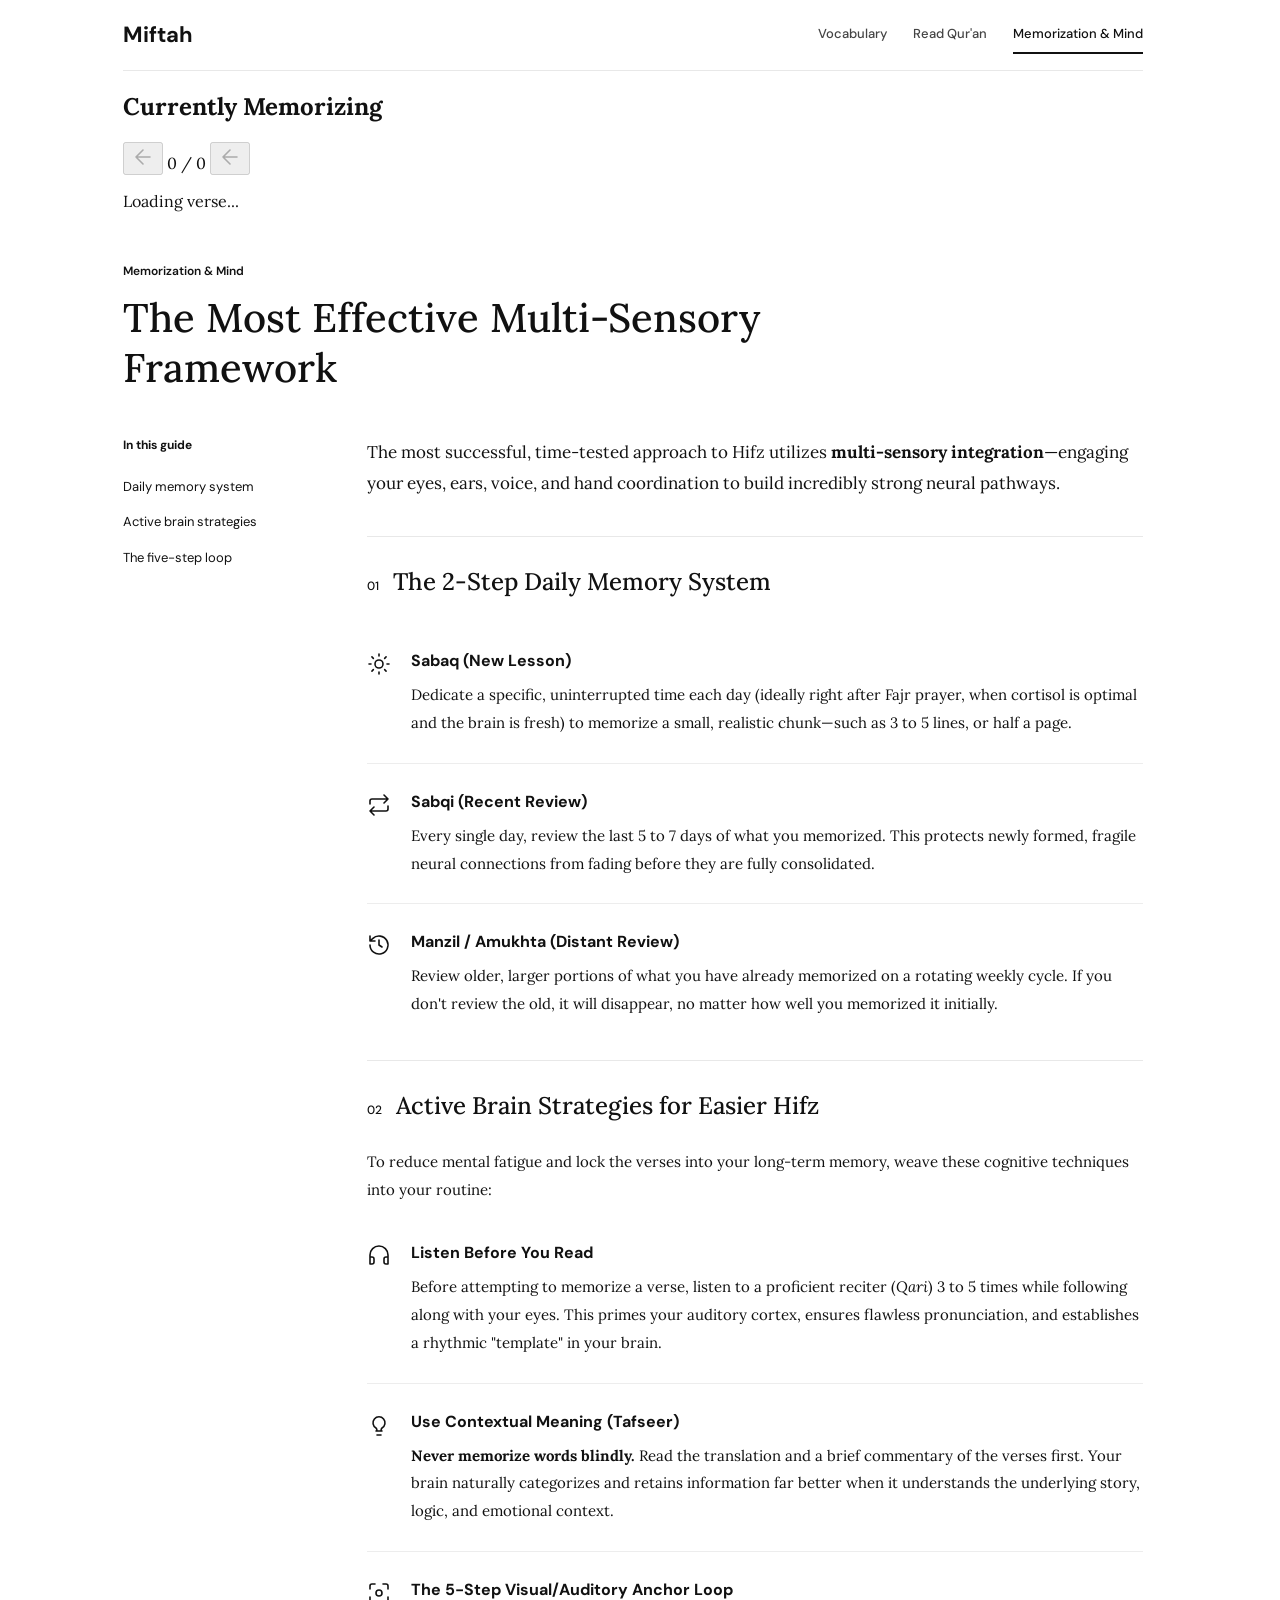
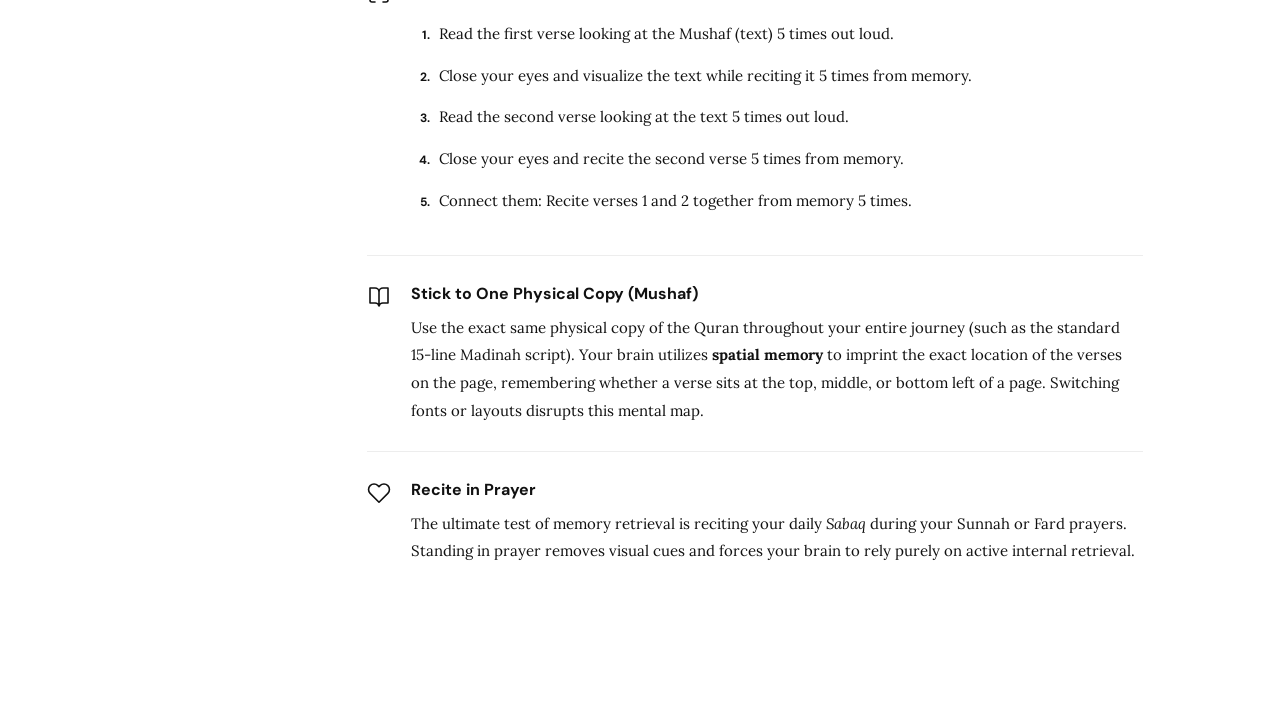
==== commit 10748d52: "Implement current verse section with navigation Added a section for displaying the current verse wit" ====
--- a/memorization.html
+++ b/memorization.html
@@ -6,7 +6,7 @@
 <title>Memorization &amp; Mind | Miftah</title>
 <link rel="preconnect" href="https://fonts.googleapis.com">
 <link rel="preconnect" href="https://fonts.gstatic.com" crossorigin>
-<link href="https://fonts.googleapis.com/css2?family=DM+Sans:wght@400;500;600;700&family=Lora:wght@400;500;600;700&display=swap" rel="stylesheet">
+<link href="https://fonts.googleapis.com/css2?family=Amiri:wght@400;700&family=DM+Sans:wght@400;500;600;700&family=Lora:wght@400;500;600;700&display=swap" rel="stylesheet">
 <link rel="icon" type="image/svg+xml" href="images/favicon.svg">
 <link rel="stylesheet" href="styles.css">
 </head>
@@ -32,7 +32,28 @@
 		</nav>
 	</header>
 <main class="guide-page">
-	<div class="workspace-heading">
+	
+	<section class="current-verse" aria-labelledby="current-verse-title" aria-busy="true">
+		<div class="current-verse-heading">
+			<h2 id="current-verse-title">Currently Memorizing</h2>
+			<p id="current-verse-reference" hidden></p>
+			<div class="verse-nav" role="group" aria-label="Verse navigation">
+				<button id="memory-verse-prev" type="button" aria-label="Previous verse" title="Previous verse" disabled><svg class="guide-icon" aria-hidden="true"><use href="#icon-arrow"/></svg></button>
+				<span id="memory-verse-position" role="status" aria-atomic="true">0 / 0</span>
+				<button class="verse-next" id="memory-verse-next" type="button" aria-label="Next verse" title="Next verse" disabled><svg class="guide-icon" aria-hidden="true"><use href="#icon-arrow"/></svg></button>
+			</div>
+		</div>
+		<p id="current-verse-status" role="status">Loading verse...</p>
+		<div id="current-verse-content" hidden>
+			<p class="current-verse-arabic" id="current-verse-arabic" lang="ar" dir="rtl"></p>
+			<dl class="current-verse-meaning">
+				<div class="verse-pronunciation"><dt>Pronunciation</dt><dd id="current-verse-pronunciation"></dd></div>
+				<div><dt>English Translation</dt><dd id="current-verse-translation" lang="en"></dd></div>
+			</dl>
+		</div>
+	</section>
+
+    <div class="workspace-heading">
 		<p class="guide-eyebrow">Memorization &amp; Mind</p>
 		<h1>The Most Effective Multi-Sensory Framework</h1>
 	</div>
@@ -82,5 +103,6 @@
 	</div>
 </main>
 </div>
+<script src="memorization.js"></script>
 </body>
-</html>+</html>
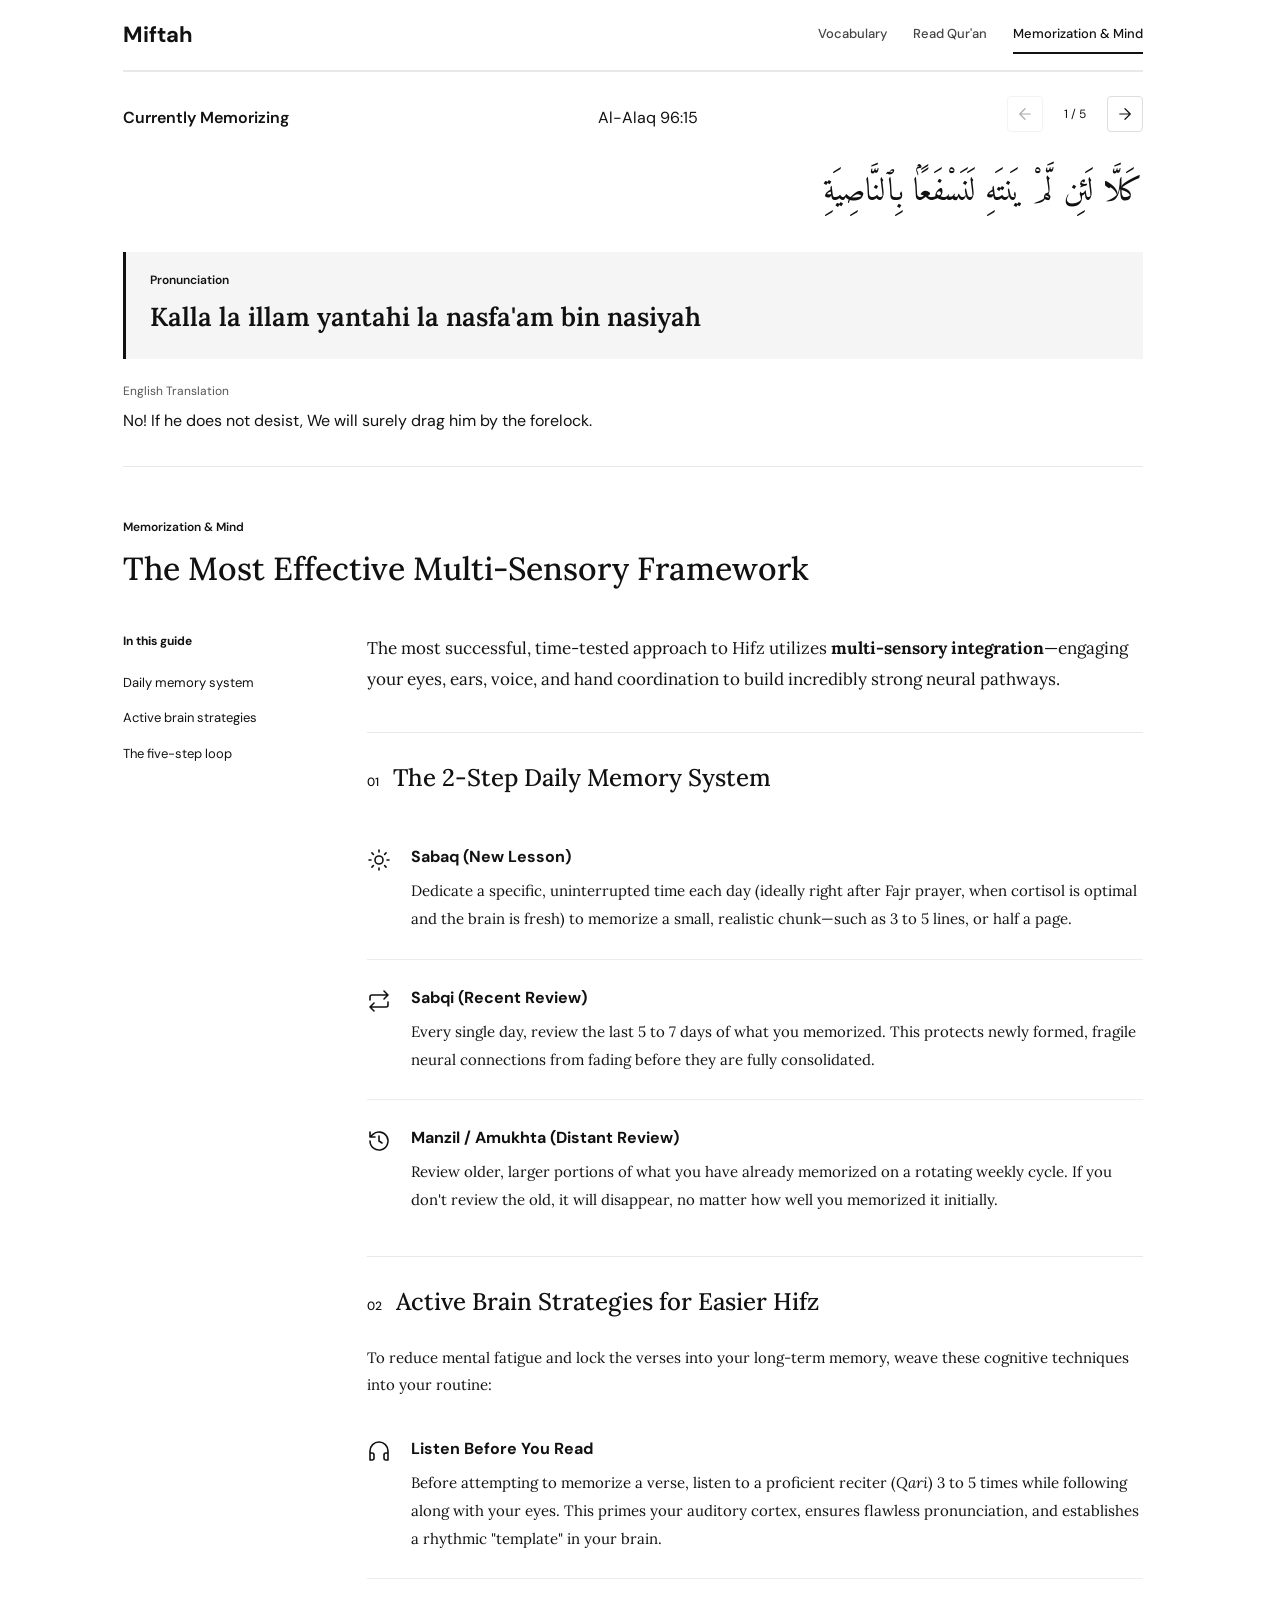
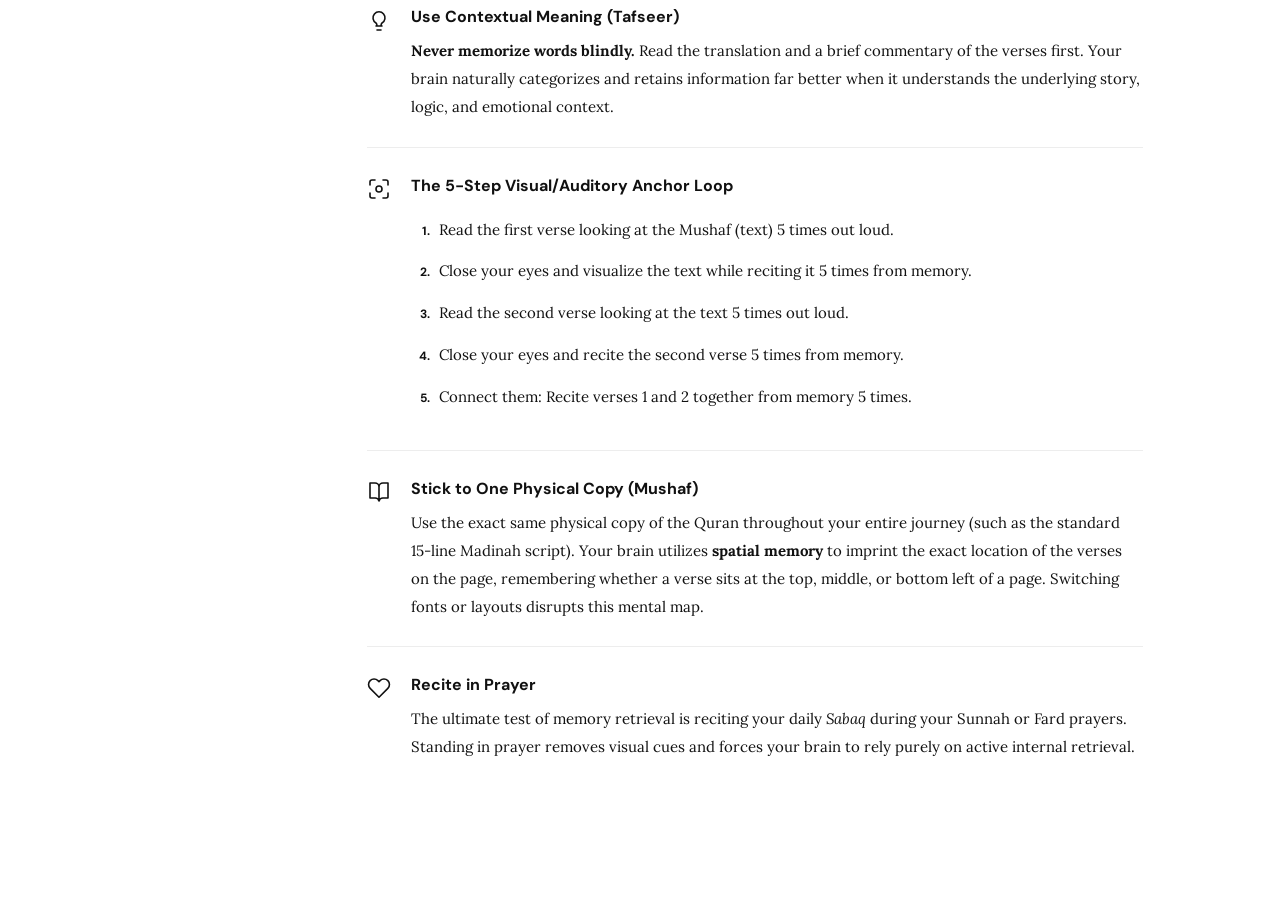
==== commit 71455be8: "Change current verse reference from paragraph to link" ====
--- a/memorization.html
+++ b/memorization.html
@@ -36,7 +36,7 @@
 	<section class="current-verse" aria-labelledby="current-verse-title" aria-busy="true">
 		<div class="current-verse-heading">
 			<h2 id="current-verse-title">Currently Memorizing</h2>
-			<p id="current-verse-reference" hidden></p>
+			<a id="current-verse-reference" hidden></a>
 			<div class="verse-nav" role="group" aria-label="Verse navigation">
 				<button id="memory-verse-prev" type="button" aria-label="Previous verse" title="Previous verse" disabled><svg class="guide-icon" aria-hidden="true"><use href="#icon-arrow"/></svg></button>
 				<span id="memory-verse-position" role="status" aria-atomic="true">0 / 0</span>
--- a/styles.css
+++ b/styles.css
@@ -173,7 +173,34 @@
 .memorization-page .workspace-heading{ max-width:770px; margin:52px 0 44px; }
 .guide-title-icon{ width:40px; height:40px; margin-bottom:22px; }
 .guide-eyebrow{ margin:0 0 14px; font-family:'DM Sans', sans-serif; font-size:12px; font-weight:600; }
-.memorization-page .workspace-heading h1{ color:#111; font-family:'Lora', Georgia, serif; font-size:40px; font-weight:500; line-height:1.25; letter-spacing:0; }
+.memorization-page .workspace-heading h1{ color:#111; font-family:'Lora', Georgia, serif; font-size:32px; font-weight:500; line-height:1.25; letter-spacing:0; }
+.current-verse{ margin:0 0 42px; padding:24px 0 30px; border-top:1px solid #e8e8e8; border-bottom:1px solid #e8e8e8; }
+.current-verse-heading{ display:flex; flex-wrap:wrap; align-items:baseline; justify-content:space-between; gap:8px 20px; font-family:'DM Sans', sans-serif; }
+.current-verse-heading h2{ margin:0; font-size:16px; font-weight:600; }
+.current-verse-heading p{ margin:0; font-size:13px; color:#555; }
+.verse-nav{ display:flex; align-items:center; gap:8px; }
+.verse-nav button{ display:flex; align-items:center; justify-content:center; width:36px; height:36px; padding:0; border:1px solid #ddd; border-radius:4px; background:#fff; color:#111; cursor:pointer; }
+.verse-nav button:hover:not(:disabled){ background:#f4f4f4; border-color:#111; }
+.verse-nav button:focus-visible{ outline:2px solid #111; outline-offset:3px; }
+.verse-nav button:disabled{ opacity:0.35; cursor:default; }
+.verse-nav .guide-icon{ width:18px; height:18px; }
+.verse-next .guide-icon{ transform:rotate(180deg); }
+#memory-verse-position{ min-width:48px; text-align:center; font-size:12px; font-variant-numeric:tabular-nums; }
+.current-verse-arabic{ margin:28px 0; font-family:'Amiri', serif; font-size:32px; line-height:2; text-align:right; overflow-wrap:anywhere; }
+.current-verse-meaning{ display:grid; grid-template-columns:minmax(0,1fr); gap:24px; margin:0; }
+.current-verse-meaning dt{ margin-bottom:8px; font-family:'DM Sans', sans-serif; font-size:12px; color:#555; }
+.current-verse-meaning dd{ margin:0; font-size:16px; line-height:1.8; overflow-wrap:anywhere; }
+.verse-pronunciation{ padding:20px 24px; border-left:3px solid #111; background:#f5f5f5; }
+.verse-pronunciation dt{ color:#111; font-weight:600; }
+.verse-pronunciation dd{ font-size:26px; font-weight:600; line-height:1.65; }
+#current-verse-status{ font-family:'DM Sans', sans-serif; font-size:14px; line-height:1.6; }
+@media (max-width:760px){
+  .current-verse{ margin-bottom:28px; padding:20px 0 24px; }
+  .current-verse-arabic{ font-size:30px; }
+  .current-verse-meaning{ grid-template-columns:minmax(0,1fr); gap:20px; }
+  .verse-pronunciation{ padding:16px 18px; }
+  .verse-pronunciation dd{ font-size:24px; }
+}
 .guide-layout{ display:grid; grid-template-columns:190px minmax(0,1fr); gap:54px; align-items:start; }
 .guide-sidebar{ position:sticky; top:28px; font-family:'DM Sans', sans-serif; }
 .guide-sidebar p{ margin:0 0 16px; font-size:12px; font-weight:700; }
@@ -191,6 +218,7 @@
 .memorization-page .guide-practices ol{ padding:0 0 0 22px; margin:18px 0 0; }
 .memorization-page .guide-practices ol li{ padding-left:6px; margin-bottom:14px; }
 .memorization-page .guide-practices ol li::marker{ font-family:'DM Sans', sans-serif; font-size:12px; font-weight:700; }
+#current-verse-translation{font-family:'DM Sans', sans-serif;}
 @media (max-width:760px){
   .guide-shell{ padding:0 22px 48px; }
   .guide-topbar{ padding:18px 0; }
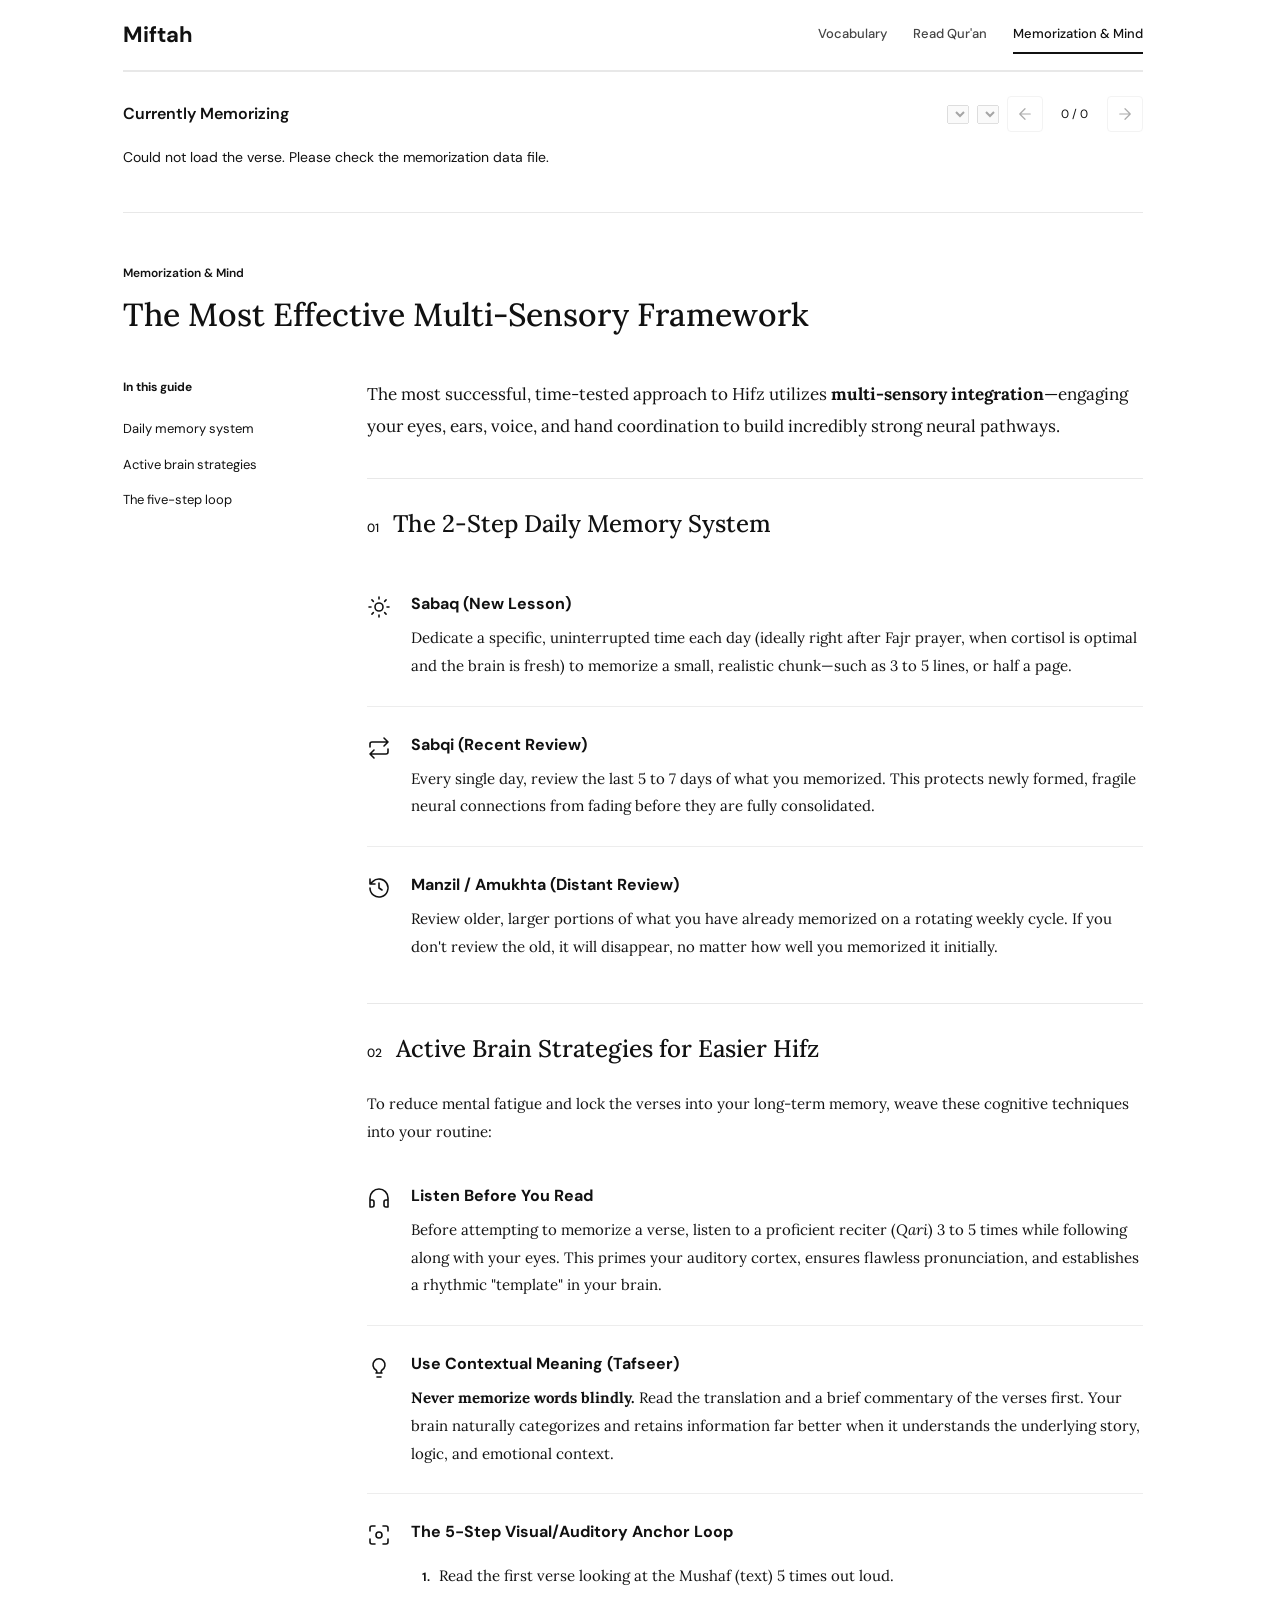
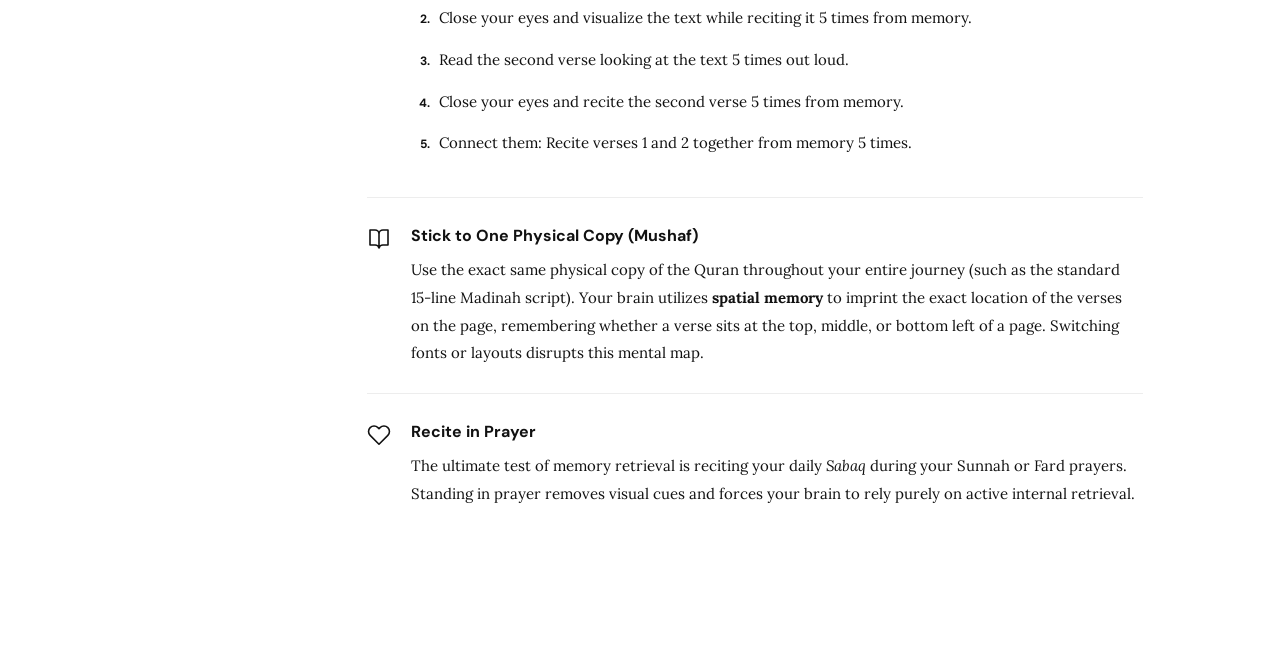
==== commit 32ed5905: "Add disabled selects for surah and verse in memorization Added disabled select elements for surah an" ====
--- a/memorization.html
+++ b/memorization.html
@@ -38,6 +38,8 @@
 			<h2 id="current-verse-title">Currently Memorizing</h2>
 			<a id="current-verse-reference" hidden></a>
 			<div class="verse-nav" role="group" aria-label="Verse navigation">
+				<select id="memory-surah-select" aria-label="Select surah" disabled></select>
+				<select id="memory-verse-select" aria-label="Select memorization verse" disabled></select>
 				<button id="memory-verse-prev" type="button" aria-label="Previous verse" title="Previous verse" disabled><svg class="guide-icon" aria-hidden="true"><use href="#icon-arrow"/></svg></button>
 				<span id="memory-verse-position" role="status" aria-atomic="true">0 / 0</span>
 				<button class="verse-next" id="memory-verse-next" type="button" aria-label="Next verse" title="Next verse" disabled><svg class="guide-icon" aria-hidden="true"><use href="#icon-arrow"/></svg></button>
--- a/styles.css
+++ b/styles.css
@@ -178,6 +178,7 @@
 .current-verse-heading{ display:flex; flex-wrap:wrap; align-items:baseline; justify-content:space-between; gap:8px 20px; font-family:'DM Sans', sans-serif; }
 .current-verse-heading h2{ margin:0; font-size:16px; font-weight:600; }
 .current-verse-heading p{ margin:0; font-size:13px; color:#555; }
+#current-verse-reference, #current-verse-reference:visited, #current-verse-reference:hover, #current-verse-reference:active{ color:#000; }
 .verse-nav{ display:flex; align-items:center; gap:8px; }
 .verse-nav button{ display:flex; align-items:center; justify-content:center; width:36px; height:36px; padding:0; border:1px solid #ddd; border-radius:4px; background:#fff; color:#111; cursor:pointer; }
 .verse-nav button:hover:not(:disabled){ background:#f4f4f4; border-color:#111; }
